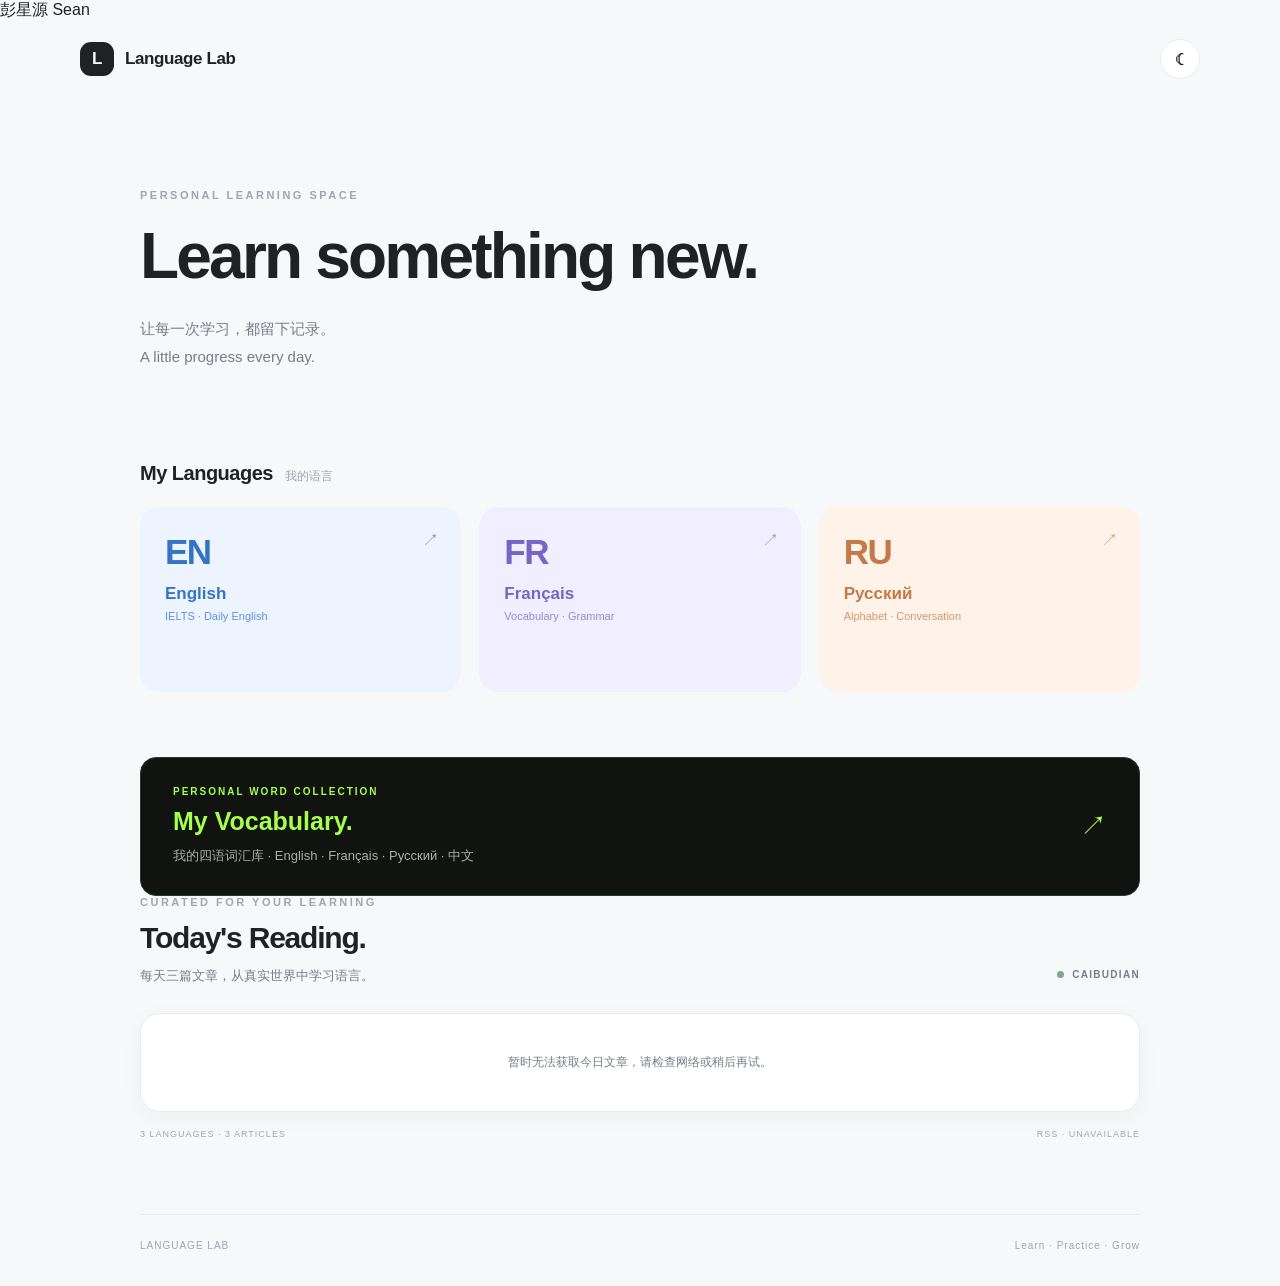
==== index.html @ dcfa4adb "Update index.html" ====
<!DOCTYPE html>
<!-- Language Lab 首页：多语言个人学习平台 -->

<html lang="zh-CN">
<head>
  <!-- 一、基础页面设置 -->
  <meta charset="UTF-8">
  <meta name="viewport" content="width=device-width, initial-scale=1.0">
  <meta name="theme-color" content="#ffffff">

  <title> Language Lab | Sean学外语</title>
  <!-- 浏览器标签页图标 -->
  <link rel="icon" type="image/png" href="icon.png">
  <meta name="description" content="A personal space for learning English, French and Russian.">

  <!-- 二、引入页面样式 -->
  <link rel="stylesheet" href="style.css">
</head>

<!-- 页面左下角个人署名 -->
<div class="personal-signature">
  彭星源 Sean
</div>


<body>

  <!-- 三、页面顶部导航 -->
  <header class="site-header">
    <a class="brand" href="./">
      <span class="brand-mark">L</span>
      <span>Language Lab</span>
    </a>

    <!-- 浅色 / 深色主题切换按钮 -->
    <button
      class="theme-toggle"
      id="themeToggle"
      type="button"
      aria-label="切换主题"
    >
      <span id="themeIcon">☾</span>
    </button>
  </header>

  <!-- 四、首页主要内容 -->
  <main class="main-content">

    <!-- 欢迎区域 -->
    <section class="hero">
      <p class="eyebrow">PERSONAL LEARNING SPACE</p>

      <h1>Learn something new.</h1>

      <p class="hero-description">
        让每一次学习，都留下记录。
        <br>
        A little progress every day.
      </p>
    </section>

    <!-- 五、三种语言入口 -->
    <section class="language-section">
      <div class="section-heading">
        <h2>My Languages</h2>
        <span>我的语言</span>
      </div>

      <div class="language-grid">

        <!-- 英语 -->
        <a href="#" class="language-card english">
          <span class="language-code">EN</span>
          <span class="language-name">English</span>
          <span class="language-description">IELTS · Daily English</span>
          <span class="card-arrow">↗</span>
        </a>

        <!-- 法语 -->
        <a href="#" class="language-card french">
          <span class="language-code">FR</span>
          <span class="language-name">Français</span>
          <span class="language-description">Vocabulary · Grammar</span>
          <span class="card-arrow">↗</span>
        </a>

        <!-- 俄语 -->
        <a href="#" class="language-card russian">
          <span class="language-code">RU</span>
          <span class="language-name">Русский</span>
          <span class="language-description">Alphabet · Conversation</span>
          <span class="card-arrow">↗</span>
        </a>

      </div>
    </section>

    <!-- 六、个人四语词汇库入口 -->
    <section class="vocabulary-entry-section">
      <a href="vocabulary.html" class="vocabulary-entry">
        <div>
          <p class="eyebrow">PERSONAL WORD COLLECTION</p>
          <h2>My Vocabulary.</h2>
          <p>我的四语词汇库 · English · Français · Русский · 中文</p>
        </div>

        <span class="vocabulary-entry-arrow">↗</span>
      </a>
    </section>

    <!-- 七、每日阅读推荐 -->
    <section class="daily-section">

      <!-- 推荐区域标题 -->
      <div class="daily-heading">
        <div>
          <p class="eyebrow">CURATED FOR YOUR LEARNING</p>
          <h2>Today's Reading.</h2>
          <p class="daily-subtitle">
            每天三篇文章，从真实世界中学习语言。
          </p>
        </div>

        <!-- 保留 CAIBUDIAN 品牌标识 -->
        <div class="daily-brand">
          <span class="daily-brand-dot"></span>
          <span>CAIBUDIAN</span>
        </div>
      </div>

      <!-- 新闻列表：由 JavaScript 从 Worker 动态加载 -->
      <div class="article-list" id="dailyArticles">

        <!-- 初始加载提示 -->
        <div class="daily-loading">
          正在获取今日文章……
        </div>

      </div>

      <!-- 推荐区域底部说明 -->
      <div class="daily-footer">
        <span>3 LANGUAGES · 3 ARTICLES</span>
        <span id="dailyUpdateTime">RSS · LIVE FEED</span>
      </div>

    </section>

  </main>

  <!-- 八、页面底部 -->
  <footer class="site-footer">
    <span>LANGUAGE LAB</span>
    <span>Learn · Practice · Grow</span>
  </footer>

  <!-- 九、引入交互逻辑 -->
  <script src="script.js"></script>

</body>
</html>
---- style.css ----
/* =========================================================
   Language Lab
   全局页面样式与主题配置
   ========================================================= */

/* 一、全局变量：浅色主题 */
:root {
  color-scheme: light;

  --bg-color: #f7f8fa;
  --surface-color: #ffffff;
  --surface-hover: #f2f3f5;

  --text-primary: #202124;
  --text-secondary: #777d87;
  --text-muted: #a0a5ae;

  --border-color: #e9ebef;
  --shadow-color: rgba(0, 0, 0, 0.04);

  --accent-color: #3978c6;

  --english-bg: #edf4ff;
  --english-color: #3474c5;

  --french-bg: #f1efff;
  --french-color: #7765c4;

  --russian-bg: #fff2e9;
  --russian-color: #c47a48;

  --radius-large: 20px;
  --radius-medium: 14px;

  --transition: 0.25s ease;
}

/* 二、深色主题变量 */
body.dark-theme {
  color-scheme: dark;

  --bg-color: #151619;
  --surface-color: #202226;
  --surface-hover: #292c31;

  --text-primary: #f0f1f3;
  --text-secondary: #a0a5ae;
  --text-muted: #737983;

  --border-color: #30343a;
  --shadow-color: rgba(0, 0, 0, 0.16);

  --accent-color: #83b5f4;

  --english-bg: #26364b;
  --english-color: #a5c9fa;

  --french-bg: #342e4b;
  --french-color: #c0b5fa;

  --russian-bg: #49362b;
  --russian-color: #f0b58b;
}

/* 三、基础样式 */
* {
  box-sizing: border-box;
}

html {
  scroll-behavior: smooth;
}

body {
  margin: 0;
  min-height: 100vh;

  background: var(--bg-color);
  color: var(--text-primary);

  font-family:
    -apple-system,
    BlinkMacSystemFont,
    "Segoe UI",
    "PingFang SC",
    "Microsoft YaHei",
    sans-serif;

  transition:
    background var(--transition),
    color var(--transition);
}

a {
  color: inherit;
  text-decoration: none;
}

button {
  font: inherit;
}

/* 四、顶部导航 */
.site-header {
  width: min(1120px, calc(100% - 48px));
  height: 76px;

  margin: 0 auto;

  display: flex;
  align-items: center;
  justify-content: space-between;
}

.brand {
  display: flex;
  align-items: center;
  gap: 11px;

  font-size: 17px;
  font-weight: 650;
  letter-spacing: -0.4px;
}

.brand-mark {
  width: 34px;
  height: 34px;

  display: grid;
  place-items: center;

  background: var(--text-primary);
  color: var(--bg-color);

  border-radius: 11px;

  font-size: 17px;
  font-weight: 750;
}

/* 主题切换按钮 */
.theme-toggle {
  width: 40px;
  height: 40px;

  display: grid;
  place-items: center;

  border: 1px solid var(--border-color);
  border-radius: 50%;

  background: var(--surface-color);
  color: var(--text-primary);

  cursor: pointer;

  font-size: 19px;

  transition:
    background var(--transition),
    transform var(--transition);
}

.theme-toggle:hover {
  background: var(--surface-hover);
  transform: rotate(12deg);
}

/* 五、首页主体 */
.main-content {
  width: min(1000px, calc(100% - 48px));
  margin: 0 auto;
}

/* 欢迎区域 */
.hero {
  padding: 92px 0 75px;
}

.eyebrow {
  margin: 0 0 20px;

  color: var(--text-muted);

  font-size: 11px;
  font-weight: 700;
  letter-spacing: 2.5px;
}

.hero h1 {
  margin: 0;

  font-size: clamp(38px, 6vw, 64px);
  line-height: 1.12;
  letter-spacing: -2.8px;
  font-weight: 700;
}

.hero-description {
  margin-top: 22px;

  color: var(--text-secondary);

  font-size: 15px;
  line-height: 1.9;
}

/* 六、通用区块标题 */
.language-section,
.overview-section,
.activity-section {
  margin-bottom: 65px;
}

.section-heading {
  display: flex;
  align-items: baseline;
  gap: 12px;

  margin-bottom: 22px;
}

.section-heading h2 {
  margin: 0;

  font-size: 20px;
  font-weight: 650;
  letter-spacing: -0.5px;
}

.section-heading span {
  color: var(--text-muted);
  font-size: 12px;
}

/* 七、三语言卡片 */
.language-grid {
  display: grid;
  grid-template-columns: repeat(3, 1fr);
  gap: 18px;
}

.language-card {
  position: relative;

  min-height: 185px;
  padding: 25px;

  display: flex;
  flex-direction: column;
  align-items: flex-start;

  border-radius: var(--radius-large);

  transition:
    transform var(--transition),
    box-shadow var(--transition);
}

.language-card:hover {
  transform: translateY(-5px);
  box-shadow: 0 12px 30px var(--shadow-color);
}

.english {
  background: var(--english-bg);
  color: var(--english-color);
}

.french {
  background: var(--french-bg);
  color: var(--french-color);
}

.russian {
  background: var(--russian-bg);
  color: var(--russian-color);
}

.language-code {
  font-size: 35px;
  font-weight: 750;
  letter-spacing: -1.5px;
}

.language-name {
  margin-top: 12px;

  font-size: 17px;
  font-weight: 650;
}

.language-description {
  margin-top: 6px;

  font-size: 11px;
  opacity: 0.75;
}

.card-arrow {
  position: absolute;
  right: 22px;
  top: 22px;

  font-size: 17px;
  opacity: 0.65;
}

/* 八、学习数据卡片 */
.overview-grid {
  display: grid;
  grid-template-columns: repeat(3, 1fr);
  gap: 15px;
}

.overview-card {
  min-height: 125px;
  padding: 23px;

  display: flex;
  flex-direction: column;
  justify-content: space-between;

  background: var(--surface-color);
  border: 1px solid var(--border-color);
  border-radius: var(--radius-medium);

  box-shadow: 0 4px 15px var(--shadow-color);
}

.overview-label {
  color: var(--text-secondary);
  font-size: 12px;
}

.overview-card strong {
  font-size: 30px;
  font-weight: 650;
  letter-spacing: -1px;
}

.overview-card small {
  color: var(--text-muted);
  font-size: 12px;
  font-weight: 400;
  letter-spacing: 0;
}

/* 九、最近学习记录 */
.empty-state {
  min-height: 170px;
  padding: 30px;

  display: flex;
  flex-direction: column;
  align-items: center;
  justify-content: center;

  background: var(--surface-color);
  border: 1px solid var(--border-color);
  border-radius: var(--radius-large);
}

.empty-icon {
  color: var(--text-muted);
  font-size: 25px;
}

.empty-state p {
  margin: 15px 0 5px;

  font-size: 14px;
  font-weight: 550;
}

.empty-state span:last-child {
  color: var(--text-muted);
  font-size: 12px;
}

/* 十、页面底部 */
.site-footer {
  width: min(1000px, calc(100% - 48px));

  margin: 0 auto;
  padding: 25px 0 35px;

  display: flex;
  justify-content: space-between;

  border-top: 1px solid var(--border-color);

  color: var(--text-muted);

  font-size: 10px;
  letter-spacing: 1px;
}

/* 十一、手机端适配 */
@media (max-width: 650px) {

  .site-header {
    width: calc(100% - 36px);
    height: 65px;
  }

  .main-content {
    width: calc(100% - 36px);
  }

  .hero {
    padding: 65px 0 55px;
  }

  .hero h1 {
    letter-spacing: -1.8px;
  }

  .language-grid {
    grid-template-columns: 1fr;
    gap: 12px;
  }

  .language-card {
    min-height: 145px;
  }

  .overview-grid {
    grid-template-columns: 1fr;
    gap: 10px;
  }

  .overview-card {
    min-height: 105px;
  }

  .language-section,
  .overview-section,
  .activity-section {
    margin-bottom: 48px;
  }

  .site-footer {
    width: calc(100% - 36px);
    gap: 15px;
    flex-wrap: wrap;
  }
}

/* =========================================================
   十二、CAIBUDIAN 每日文章推荐
   ========================================================= */

/* 推荐区域整体 */
.daily-section {
  margin-bottom: 75px;
}

/* 推荐区域标题 */
.daily-heading {
  display: flex;
  align-items: flex-end;
  justify-content: space-between;
  gap: 20px;

  margin-bottom: 28px;
}

.daily-heading .eyebrow {
  margin-bottom: 13px;
}

.daily-heading h2 {
  margin: 0;

  font-size: 30px;
  font-weight: 680;
  letter-spacing: -1.2px;
}

.daily-subtitle {
  margin: 12px 0 0;

  color: var(--text-secondary);
  font-size: 13px;
}

/* CAIBUDIAN 标识 */
.daily-brand {
  display: flex;
  align-items: center;
  gap: 8px;

  padding-bottom: 5px;

  color: var(--text-secondary);
  font-size: 10px;
  font-weight: 700;
  letter-spacing: 1.3px;
  white-space: nowrap;
}

.daily-brand-dot {
  width: 7px;
  height: 7px;

  border-radius: 50%;
  background: #7da98a;
}

/* 文章列表 */
.article-list {
  overflow: hidden;

  background: var(--surface-color);
  border: 1px solid var(--border-color);
  border-radius: var(--radius-large);

  box-shadow: 0 5px 22px var(--shadow-color);
}

/* 单篇文章 */
.article-item {
  position: relative;

  display: flex;
  align-items: flex-start;
  gap: 20px;

  padding: 26px;

  border-bottom: 1px solid var(--border-color);

  transition: background var(--transition);
}

.article-item:last-child {
  border-bottom: none;
}

.article-item:hover {
  background: var(--surface-hover);
}

/* 语言标识 */
.article-language {
  flex-shrink: 0;

  width: 43px;
  height: 43px;

  display: grid;
  place-items: center;

  border-radius: 12px;

  font-size: 15px;
  font-weight: 750;
}

.english-label {
  background: var(--english-bg);
  color: var(--english-color);
}

.french-label {
  background: var(--french-bg);
  color: var(--french-color);
}

.russian-label {
  background: var(--russian-bg);
  color: var(--russian-color);
}

/* 文章文字信息 */
.article-content {
  flex: 1;
  min-width: 0;
}

.article-meta {
  display: flex;
  flex-wrap: wrap;
  gap: 12px;

  color: var(--text-muted);

  font-size: 9px;
  font-weight: 700;
  letter-spacing: 1px;
}

.article-content h3 {
  margin: 12px 0 7px;

  color: var(--text-primary);

  font-size: 16px;
  font-weight: 620;
  letter-spacing: -0.3px;
}

.article-content > p {
  margin: 0;

  color: var(--text-secondary);

  font-size: 12px;
  line-height: 1.8;
}

/* 文章难度和来源 */
.article-footer {
  display: flex;
  flex-wrap: wrap;
  gap: 14px;

  margin-top: 16px;

  color: var(--text-muted);
  font-size: 10px;
}

.article-level {
  color: var(--accent-color);
  font-weight: 650;
}

.article-arrow {
  margin-left: auto;
  padding-top: 4px;

  color: var(--text-muted);
  font-size: 17px;
}

/* 推荐区域底部 */
.daily-footer {
  display: flex;
  justify-content: space-between;
  gap: 15px;

  margin-top: 17px;

  color: var(--text-muted);

  font-size: 9px;
  letter-spacing: 1px;
}

/* 手机端适配 */
@media (max-width: 650px) {

  .daily-heading {
    align-items: flex-start;
    flex-direction: column;
  }

  .daily-heading h2 {
    font-size: 27px;
  }

  .article-item {
    gap: 13px;
    padding: 21px 16px;
  }

  .article-language {
    width: 38px;
    height: 38px;
    font-size: 13px;
  }

  .article-content h3 {
    font-size: 14px;
  }

  .daily-footer {
    font-size: 8px;
  }
}

/* =========================================================
   十三、每日阅读动态加载状态
   ========================================================= */

/* 新闻加载提示 */
.daily-loading {
  padding: 38px 20px;

  color: var(--text-muted);
  text-align: center;

  font-size: 12px;
}

/* 新闻加载失败提示 */
.daily-error {
  padding: 38px 20px;

  color: var(--text-secondary);
  text-align: center;

  font-size: 12px;
  line-height: 1.8;
}

/* 文章卡片可点击 */
.article-item {
  cursor: pointer;
}

/* 键盘访问时显示清晰的焦点状态 */
.article-item:focus-visible {
  outline: 2px solid var(--accent-color);
  outline-offset: -3px;
}

/* 新闻标题允许自然换行 */
.article-content h3 {
  overflow-wrap: anywhere;
}

/* 手机端加载状态 */
@media (max-width: 650px) {
  .daily-loading,
  .daily-error {
    padding: 30px 16px;
  }
}

/* ==============================
   My Vocabulary：首页词汇本入口
   独立黑绿配色，不影响其他区域
   ============================== */

.vocabulary-entry {
  display: flex;
  align-items: center;
  justify-content: space-between;
  gap: 24px;
  padding: 28px 32px;
  margin-top: 24px;

  background: #101310;
  border: 1px solid #283b2a;
  border-radius: 16px;

  color: #f2f5f0;
  text-decoration: none;

  transition:
    transform 0.25s ease,
    border-color 0.25s ease,
    box-shadow 0.25s ease;
}

/* 鼠标悬停：荧光绿边框与轻微上浮 */
.vocabulary-entry:hover {
  transform: translateY(-3px);
  border-color: #a6ff4d;
  box-shadow: 0 8px 28px rgba(166, 255, 77, 0.10);
}

/* 英文小标题 */
.vocabulary-entry .eyebrow {
  margin: 0 0 10px;
  color: #a6ff4d;
  letter-spacing: 2px;
  font-size: 10px;
}

/* 词汇本标题 */
.vocabulary-entry h2 {
  margin: 0 0 9px;
  color: #a6ff4d;
  font-size: 25px;
  font-weight: 600;
}

/* 中文与语言说明 */
.vocabulary-entry p:last-child {
  margin: 0;
  color: #a8b2a5;
  font-size: 13px;
  line-height: 1.7;
}

/* 右侧箭头 */
.vocabulary-entry-arrow {
  flex-shrink: 0;
  color: #a6ff4d;
  font-size: 27px;
  transition: transform 0.25s ease;
}

.vocabulary-entry:hover .vocabulary-entry-arrow {
  transform: translate(4px, -4px);
}

/* 手机端适配 */
@media (max-width: 600px) {
  .vocabulary-entry {
    padding: 23px 20px;
  }

  .vocabulary-entry h2 {
    font-size: 22px;
  }
}
/* =========================================================
   十四、Today's Reading · 新闻媒体标识
   BBC / RFI 简洁文字徽标
   ========================================================= */

/* 媒体来源徽标 */
.article-source {
  display: inline-flex;
  align-items: center;
  justify-content: center;

  min-width: 34px;
  padding: 3px 7px;

  border: 1px solid var(--border-color);
  border-radius: 5px;

  background: var(--surface-hover);
  color: var(--text-secondary);

  font-size: 9px;
  font-weight: 750;
  letter-spacing: 0.8px;
  line-height: 1.3;

  white-space: nowrap;

  transition:
    background var(--transition),
    border-color var(--transition),
    color var(--transition);
}

/* 鼠标悬停时轻微强调 */
.article-item:hover .article-source {
  border-color: var(--accent-color);
  color: var(--text-primary);
}
/* =========================================================
   十五、Today's Reading · 外链指示图标
   ========================================================= */

/* 新闻卡片右侧外链图标 */
.article-arrow {
  flex-shrink: 0;

  width: 32px;
  height: 32px;

  display: grid;
  place-items: center;

  margin-left: auto;
  padding: 0;

  border: 1px solid var(--border-color);
  border-radius: 50%;

  background: var(--surface-hover);
  color: var(--text-secondary);

  font-size: 15px;

  transition:
    transform var(--transition),
    background var(--transition),
    color var(--transition),
    border-color var(--transition);
}

/* 鼠标悬停时轻微移动 */
.article-item:hover .article-arrow {
  transform: translate(2px, -2px);

  border-color: var(--accent-color);
  background: var(--surface-color);
  color: var(--text-primary);
}

/* =========================================================
   十六、Today's Reading · 新闻配图
   统一图片尺寸，适配浅色与深色主题
   ========================================================= */

/* 新闻卡片左侧缩略图 */
.article-image {
  flex-shrink: 0;

  width: 128px;
  height: 88px;

  display: block;

  object-fit: cover;
  object-position: center;

  border-radius: 10px;

  background: var(--surface-hover);

  transition:
    transform var(--transition),
    opacity var(--transition);
}

/* 鼠标悬停时轻微放大 */
.article-item:hover .article-image {
  transform: scale(1.02);
}

/* 手机端缩小图片，给标题留出空间 */
@media (max-width: 650px) {

  .article-image {
    width: 82px;
    height: 72px;

    border-radius: 8px;
  }

}

/* =========================================================
   十七、Today's Reading · 语言卡片主题
   整张卡片按语言区分颜色，适配浅色与深色主题
   ========================================================= */

/* ---------- 01. 浅色主题 ---------- */

.article-en {
  background: #edf4fc;
  border-color: #dce9f8;
}

.article-fr {
  background: #f3effb;
  border-color: #e6dcf7;
}

.article-ru {
  background: #fbf2e8;
  border-color: #f3e2ce;
}

/* ---------- 02. 深色主题 ---------- */

body.dark-theme .article-en {
  background: #202e40;
  border-color: #30445e;
}

body.dark-theme .article-fr {
  background: #30283e;
  border-color: #46385e;
}

body.dark-theme .article-ru {
  background: #3a2d22;
  border-color: #57402e;
}

/* ---------- 03. 鼠标悬停效果 ---------- */

.article-en:hover {
  background: #e3eefb;
}

.article-fr:hover {
  background: #ece5f8;
}

.article-ru:hover {
  background: #f7e9d9;
}

body.dark-theme .article-en:hover {
  background: #263950;
}

body.dark-theme .article-fr:hover {
  background: #392f4b;
}

body.dark-theme .article-ru:hover {
  background: #453526;
}
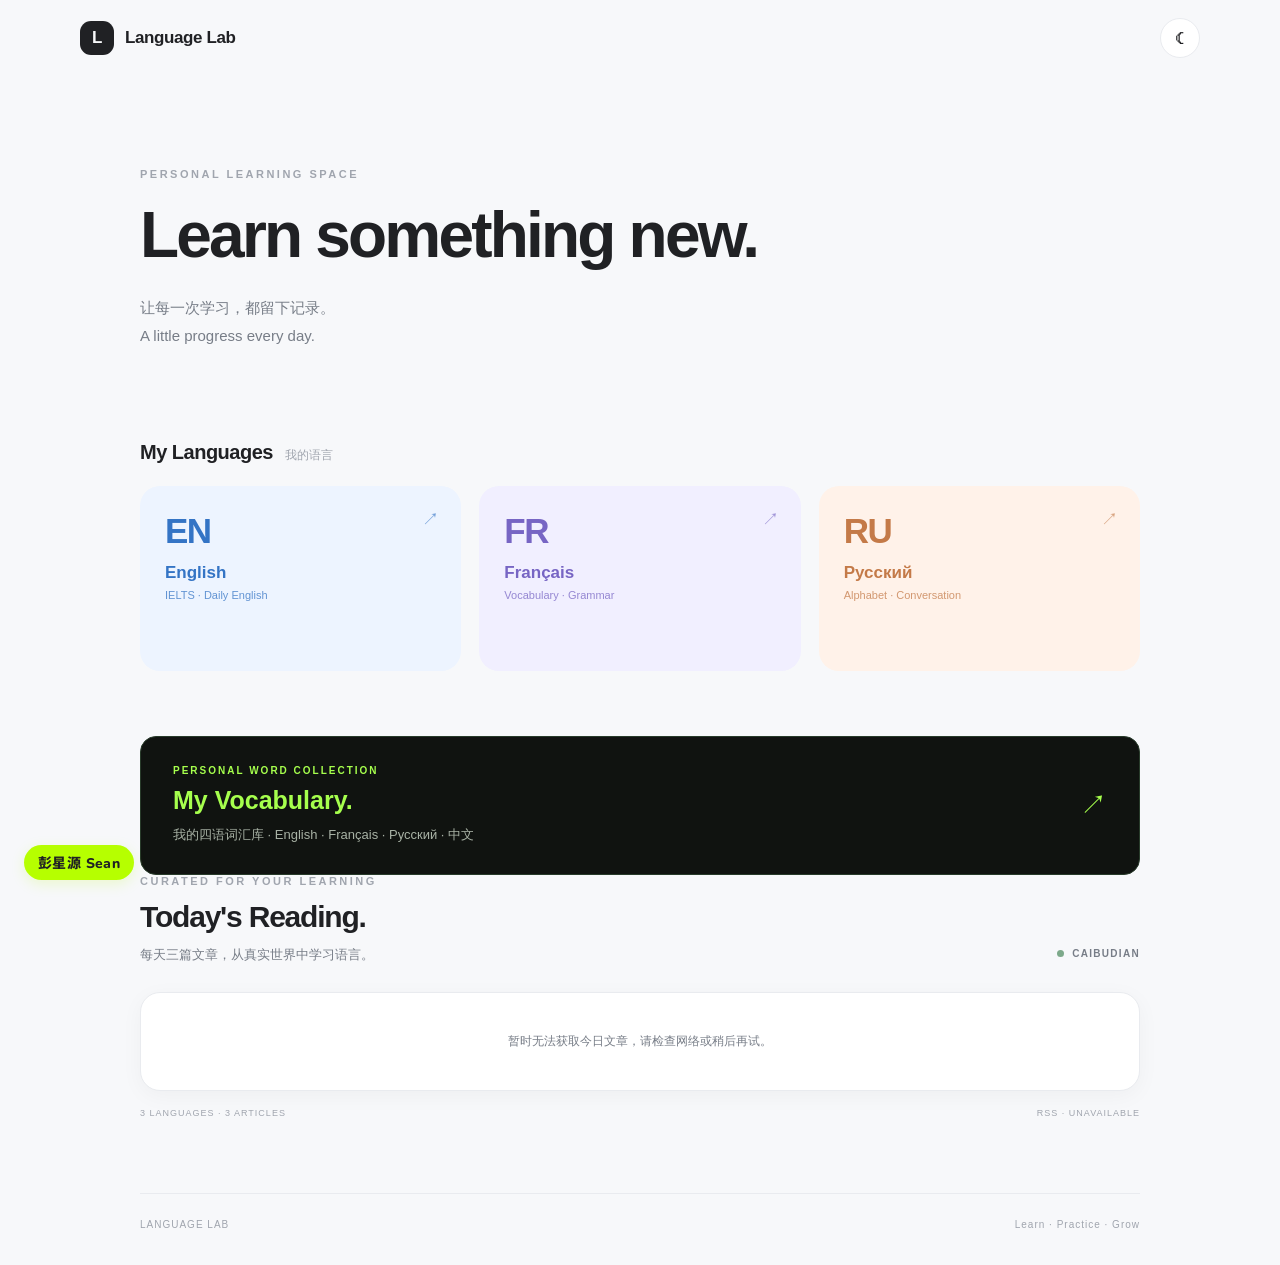
==== commit b33b8940: "update" ====
--- a/index.html
+++ b/index.html
@@ -16,12 +16,15 @@
 
   <!-- 二、引入页面样式 -->
   <link rel="stylesheet" href="style.css">
+
+<!-- 圆润字体：Noto Sans SC + Nunito -->
+<link rel="preconnect" href="https://fonts.googleapis.com">
+<link rel="preconnect" href="https://fonts.gstatic.com" crossorigin>
+<link href="https://fonts.googleapis.com/css2?family=Nunito:wght@600;700;800&family=Noto+Sans+SC:wght@500;600;700;800&display=swap" rel="stylesheet">
+
 </head>
 
-<!-- 页面左下角个人署名 -->
-<div class="personal-signature">
-  彭星源 Sean
-</div>
+
 
 
 <body>
@@ -158,5 +161,17 @@
   <!-- 九、引入交互逻辑 -->
   <script src="script.js"></script>
 
+  <!-- 页面左下角个人署名，点击跳转个人博客 -->
+  <a
+    class="personal-signature"
+    href="https://pengxingyuan.top"
+    target="_blank"
+    rel="noopener noreferrer"
+    aria-label="访问彭星源的个人博客"
+  >
+    彭星源 Sean
+  </a>
+
+
 </body>
 </html>
--- a/style.css
+++ b/style.css
@@ -996,3 +996,53 @@
 body.dark-theme .article-ru:hover {
   background: #453526;
 }
+
+/* =========================================================
+   十八、个人署名 · Sean
+   圆润字体与黑色 × 荧光绿配色
+   ========================================================= */
+
+.personal-signature {
+  position: fixed;
+  left: 24px;
+  bottom: 20px;
+  z-index: 100;
+
+  display: inline-flex;
+  align-items: center;
+  gap: 7px;
+
+  font-family: "Nunito", "Noto Sans SC", sans-serif;
+  font-size: 14px;
+  font-weight: 800;
+  letter-spacing: 0.4px;
+
+  color: #202124;
+
+  background: #b6ff00;
+  padding: 7px 14px;
+  border-radius: 999px;
+
+  box-shadow: 0 4px 14px rgba(182, 255, 0, 0.18);
+
+  transition:
+    transform 0.25s ease,
+    box-shadow 0.25s ease;
+}
+
+/* 鼠标悬停时轻微上浮 */
+.personal-signature:hover {
+  transform: translateY(-3px);
+  box-shadow: 0 7px 20px rgba(182, 255, 0, 0.28);
+}
+
+/* 手机端适当缩小 */
+@media (max-width: 650px) {
+  .personal-signature {
+    left: 14px;
+    bottom: 14px;
+    font-size: 12px;
+    padding: 6px 11px;
+    text-decoration: none;
+  }
+}
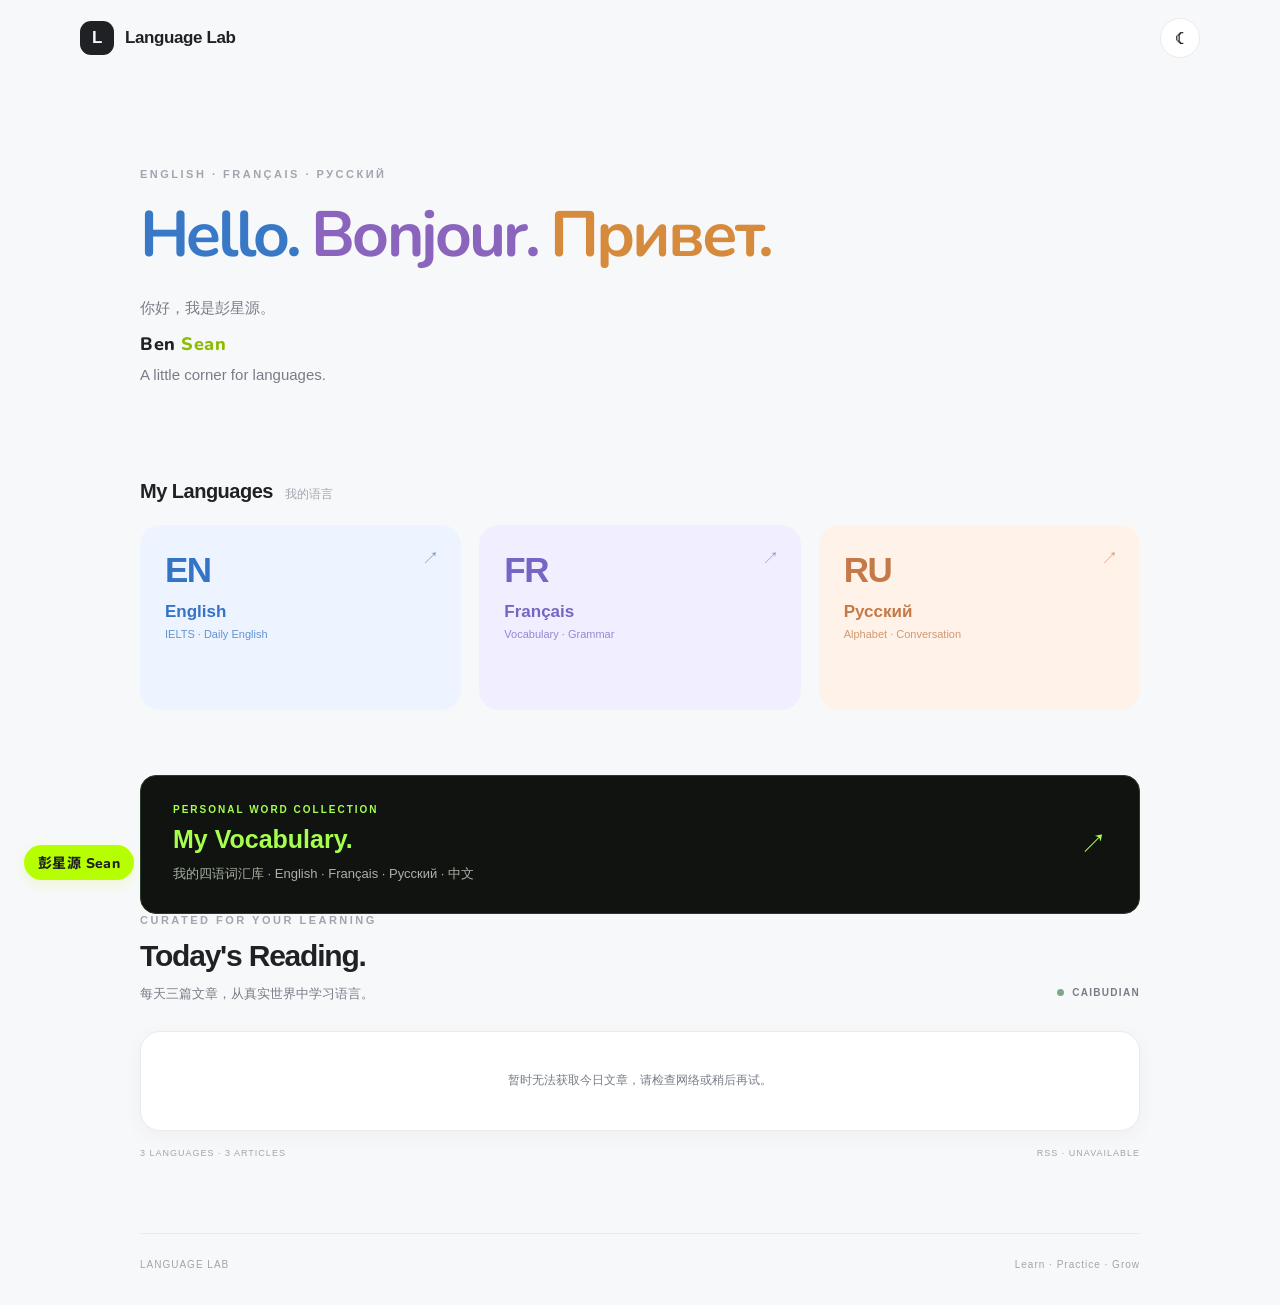
==== commit b5570582: "yeah" ====
--- a/index.html
+++ b/index.html
@@ -50,18 +50,26 @@
   <!-- 四、首页主要内容 -->
   <main class="main-content">
 
-    <!-- 欢迎区域 -->
-    <section class="hero">
-      <p class="eyebrow">PERSONAL LEARNING SPACE</p>
+   
+  <!-- 欢迎区域 -->
+  <section class="hero">
+    <p class="eyebrow">ENGLISH · FRANÇAIS · РУССКИЙ</p>
 
-      <h1>Learn something new.</h1>
+    <h1 class="hero-title">
+      <span class="hello-en">Hello.</span>
+      <span class="hello-fr">Bonjour.</span>
+      <span class="hello-ru">Привет.</span>
+    </h1>
 
-      <p class="hero-description">
-        让每一次学习，都留下记录。
-        <br>
-        A little progress every day.
-      </p>
-    </section>
+    <p class="hero-description">
+      你好，我是彭星源。
+      <br>
+      <span class="hero-name">Ben <span>Sean</span></span>
+      <br>
+      A little corner for languages.
+    </p>
+  </section>
+
 
     <!-- 五、三种语言入口 -->
     <section class="language-section">
--- a/style.css
+++ b/style.css
@@ -1046,3 +1046,91 @@
     text-decoration: none;
   }
 }
+
+/* =========================================================
+   十九、Hero · 三语欢迎标题
+   英语蓝、法语紫、俄语橙，个人署名黑绿
+   ========================================================= */
+
+/* ---------- 01. 三语主标题 ---------- */
+
+.hero-title {
+  display: flex;
+  flex-wrap: wrap;
+  align-items: baseline;
+  gap: 0 12px;
+
+  font-family: "Nunito", "Noto Sans SC", sans-serif;
+  font-size: clamp(34px, 5vw, 56px);
+  font-weight: 800;
+  letter-spacing: -1.5px;
+  line-height: 1.3;
+}
+
+.hello-en {
+  color: #3978c6;
+}
+
+.hello-fr {
+  color: #8b65bd;
+}
+
+.hello-ru {
+  color: #d58a3c;
+}
+
+/* ---------- 02. 个人介绍 ---------- */
+
+.hero-description {
+  line-height: 1.9;
+}
+
+.hero-name {
+  display: inline-block;
+  margin-top: 5px;
+
+  font-family: "Nunito", "Noto Sans SC", sans-serif;
+  font-size: 18px;
+  font-weight: 800;
+  letter-spacing: 0.5px;
+
+  color: var(--text-primary);
+}
+
+.hero-name span {
+  color: #8dbb00;
+  font-weight: 800;
+}
+
+/* ---------- 03. 深色主题 ---------- */
+
+body.dark-theme .hello-en {
+  color: #76aaf0;
+}
+
+body.dark-theme .hello-fr {
+  color: #b99be8;
+}
+
+body.dark-theme .hello-ru {
+  color: #e9ad70;
+}
+
+body.dark-theme .hero-name span {
+  color: #b6ff00;
+}
+
+/* ---------- 04. 手机端 ---------- */
+
+@media (max-width: 650px) {
+  .hero-title {
+    gap: 4px 9px;
+    font-size: clamp(29px, 8vw, 40px);
+    letter-spacing: -1px;
+  }
+
+  .hero-name {
+    font-size: 16px;
+  }
+}
+
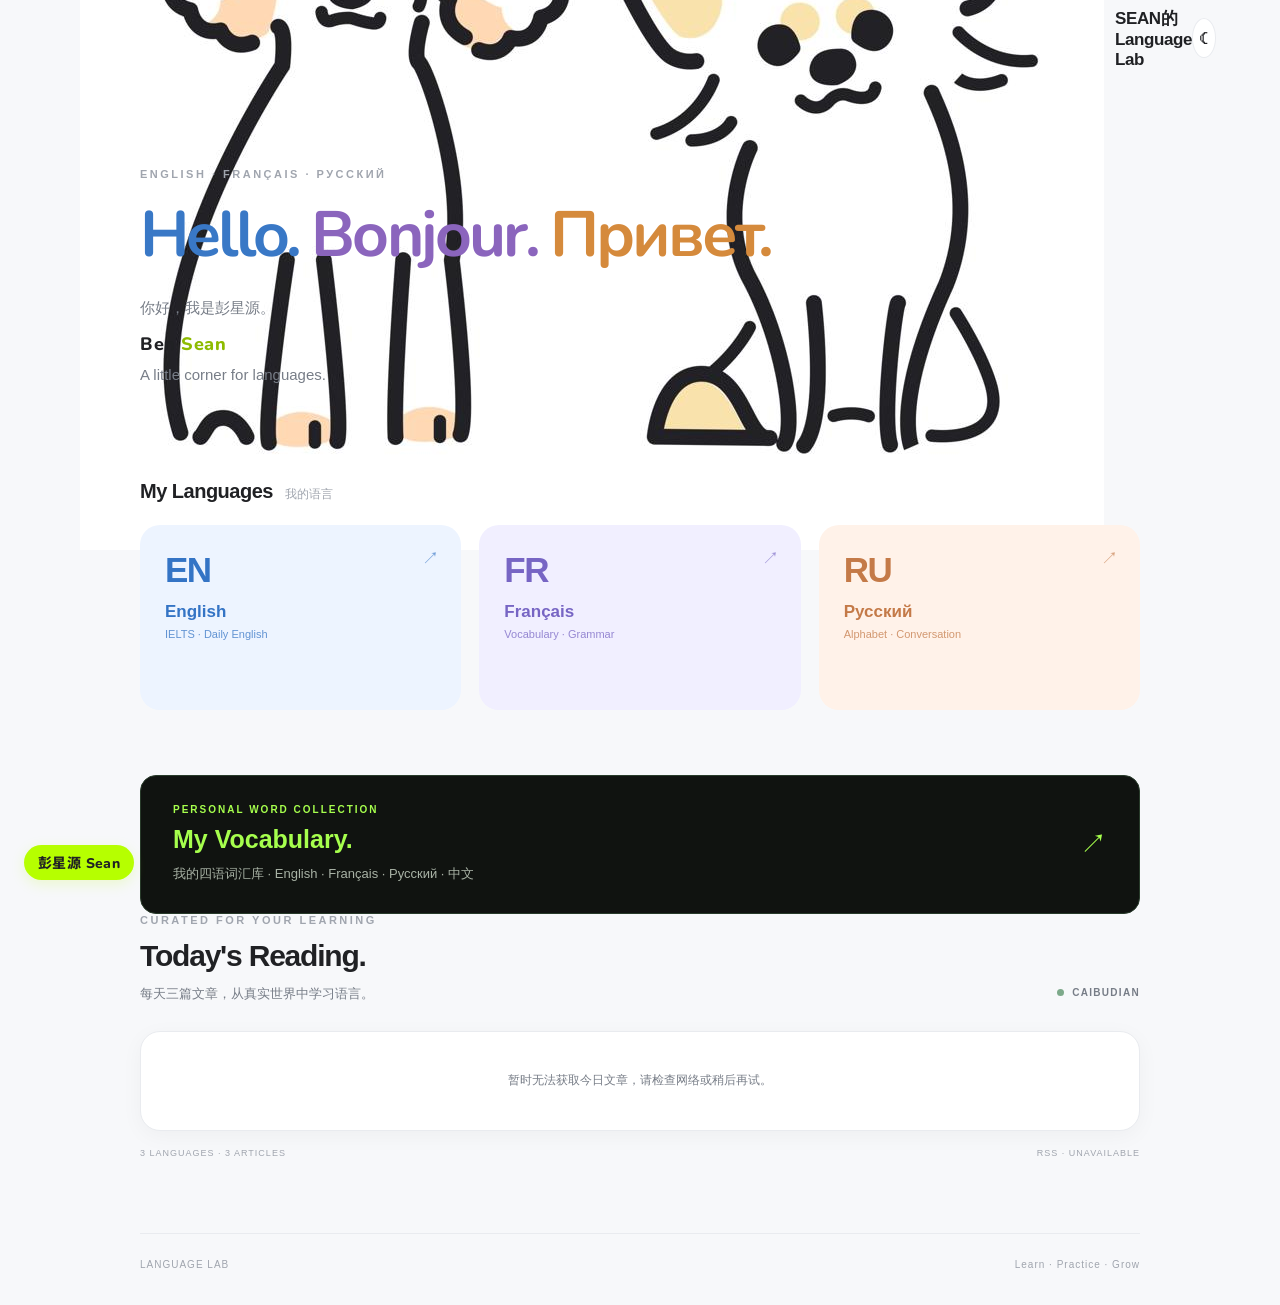
==== commit f0d8c84d: "Update index.html" ====
--- a/index.html
+++ b/index.html
@@ -31,10 +31,11 @@
 
   <!-- 三、页面顶部导航 -->
   <header class="site-header">
-    <a class="brand" href="./">
-      <span class="brand-mark">L</span>
-      <span>Language Lab</span>
-    </a>
+   <!-- 网站品牌标识 -->
+  <a class="brand" href="./">
+    <img class="brand-icon" src="icon.png" alt="Language Lab">
+    <span>SEAN的Language Lab</span>
+  </a>
 
     <!-- 浅色 / 深色主题切换按钮 -->
     <button
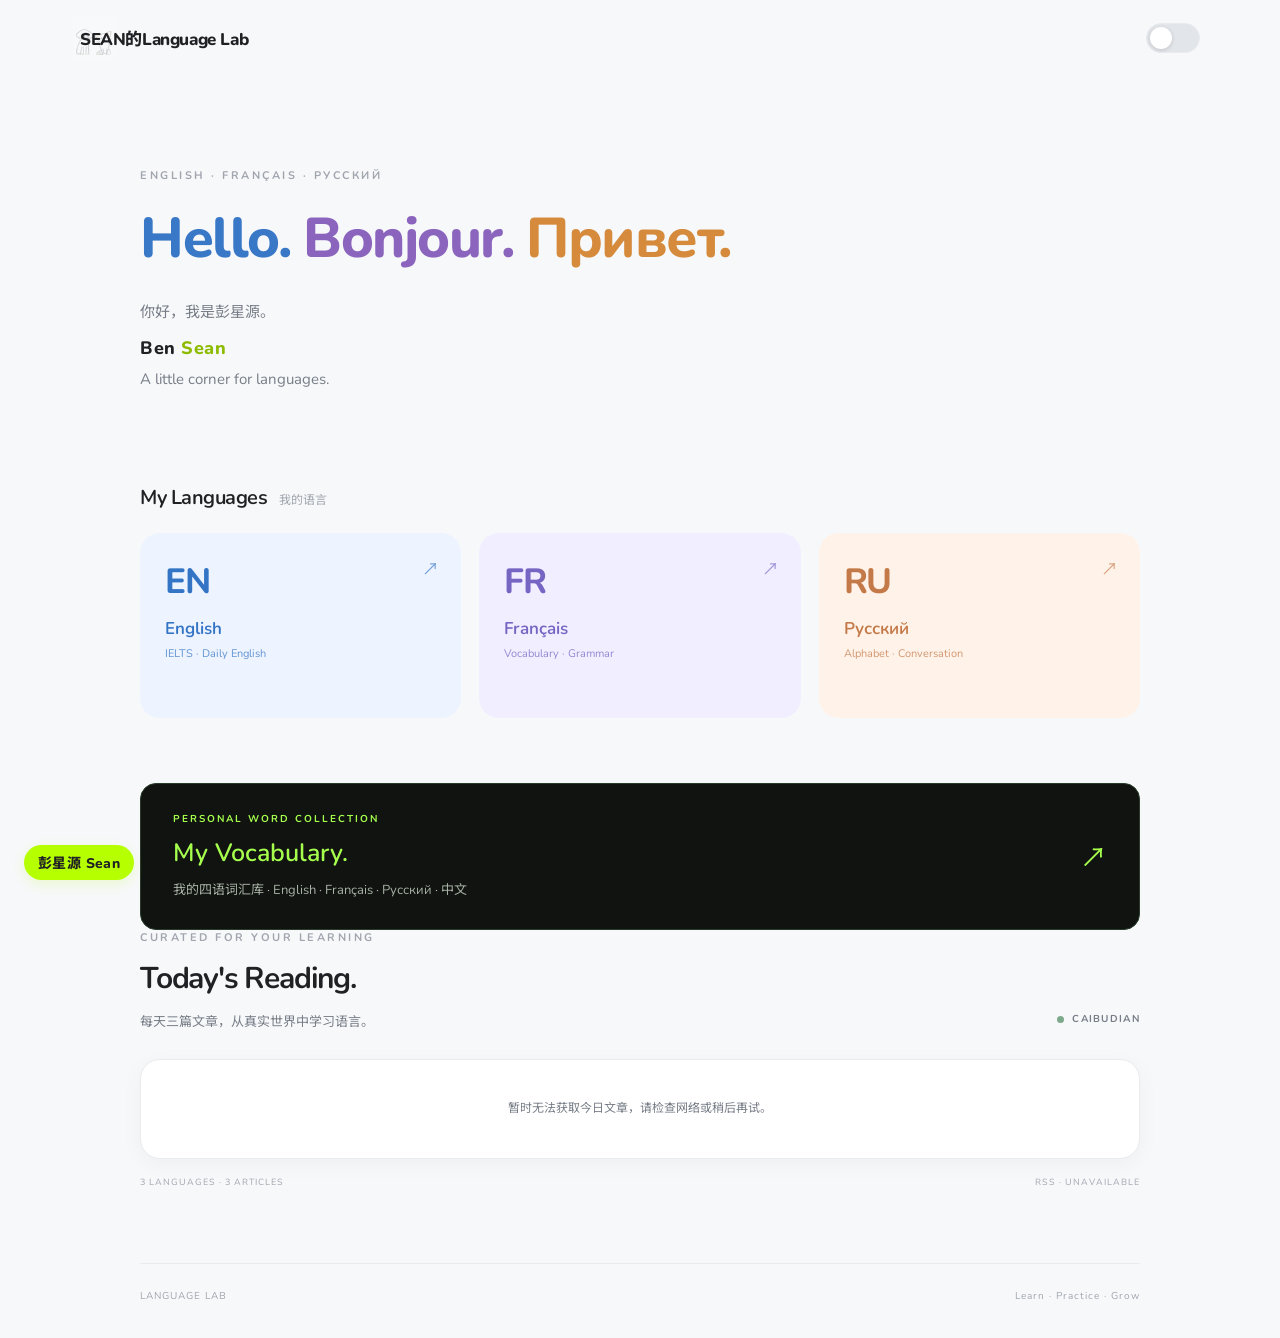
==== commit c5f22778: "yas" ====
--- a/index.html
+++ b/index.html
@@ -31,9 +31,8 @@
 
   <!-- 三、页面顶部导航 -->
   <header class="site-header">
-   <!-- 网站品牌标识 -->
+    <!-- 网站品牌标识 -->
   <a class="brand" href="./">
-    <img class="brand-icon" src="icon.png" alt="Language Lab">
     <span>SEAN的Language Lab</span>
   </a>
 
--- a/style.css
+++ b/style.css
@@ -4,7 +4,10 @@
    全局页面样式与主题配置
    ========================================================= */
 
-/* 一、全局变量：浅色主题 */
+/* =========================================================
+   一、全局变量：浅色主题
+   ========================================================= */
+
 :root {
   color-scheme: light;
 
@@ -36,7 +39,10 @@
   --transition: 0.25s ease;
 }
 
-/* 二、深色主题变量 */
+/* =========================================================
+   二、深色主题变量
+   ========================================================= */
+
 body.dark-theme {
   color-scheme: dark;
 
@@ -63,7 +69,10 @@
   --russian-color: #f0b58b;
 }
 
-/* 三、基础样式 */
+/* =========================================================
+   三、基础样式
+   ========================================================= */
+
 * {
   box-sizing: border-box;
 }
@@ -80,6 +89,8 @@
   color: var(--text-primary);
 
   font-family:
+    "Nunito",
+    "Noto Sans SC",
     -apple-system,
     BlinkMacSystemFont,
     "Segoe UI",
@@ -101,7 +112,10 @@
   font: inherit;
 }
 
-/* 四、顶部导航 */
+/* =========================================================
+   四、顶部导航与品牌标识
+   ========================================================= */
+
 .site-header {
   width: min(1120px, calc(100% - 48px));
   height: 76px;
@@ -113,67 +127,144 @@
   justify-content: space-between;
 }
 
+/* Language Lab 品牌名称 */
 .brand {
-  display: flex;
+  position: relative;
+
+  display: inline-flex;
   align-items: center;
-  gap: 11px;
-
+
+  font-family: "Nunito", "Noto Sans SC", sans-serif;
   font-size: 17px;
-  font-weight: 650;
+  font-weight: 800;
   letter-spacing: -0.4px;
-}
-
-.brand-mark {
-  width: 34px;
-  height: 34px;
-
-  display: grid;
-  place-items: center;
-
-  background: var(--text-primary);
-  color: var(--bg-color);
-
-  border-radius: 11px;
-
-  font-size: 17px;
-  font-weight: 750;
-}
-
-/* 主题切换按钮 */
+
+  text-decoration: none;
+}
+
+/* 使用 icon.png 作为品牌背景水印 */
+.brand::before {
+  content: "";
+
+  position: absolute;
+  left: -7px;
+  top: 50%;
+
+  width: 42px;
+  height: 42px;
+
+  transform: translateY(-50%);
+
+  background-image: url("icon.png");
+  background-repeat: no-repeat;
+  background-position: center;
+  background-size: contain;
+
+  opacity: 0.22;
+
+  pointer-events: none;
+}
+
+/* 确保品牌文字显示在图标上方 */
+.brand span {
+  position: relative;
+  z-index: 1;
+}
+
+/* =========================================================
+   五、主题切换：滑动开关
+   左侧浅色，右侧深色
+   ========================================================= */
+
+/* 开关轨道 */
 .theme-toggle {
-  width: 40px;
-  height: 40px;
-
-  display: grid;
-  place-items: center;
+  position: relative;
+
+  width: 54px;
+  height: 30px;
+  padding: 0;
+
+  display: inline-flex;
+  align-items: center;
+
+  flex-shrink: 0;
 
   border: 1px solid var(--border-color);
+  border-radius: 999px;
+
+  background: #e2e5e9;
+
+  cursor: pointer;
+
+  transition:
+    background 0.3s ease,
+    border-color 0.3s ease,
+    box-shadow 0.3s ease;
+}
+
+/* 圆形滑块 */
+.theme-toggle #themeIcon {
+  position: absolute;
+  left: 3px;
+  top: 3px;
+
+  width: 22px;
+  height: 22px;
+
+  display: flex;
+  align-items: center;
+  justify-content: center;
+
   border-radius: 50%;
-
-  background: var(--surface-color);
-  color: var(--text-primary);
-
-  cursor: pointer;
-
-  font-size: 19px;
+  background: #ffffff;
+
+  /* 隐藏原来的月亮或太阳字符 */
+  font-size: 0;
+  color: transparent;
+
+  box-shadow: 0 1px 4px rgba(0, 0, 0, 0.15);
 
   transition:
-    background var(--transition),
-    transform var(--transition);
-}
-
+    transform 0.3s cubic-bezier(0.2, 0.8, 0.2, 1),
+    background 0.3s ease;
+}
+
+/* 深色模式：荧光绿轨道 */
+body.dark-theme .theme-toggle {
+  background: #b6ff00;
+  border-color: #b6ff00;
+}
+
+/* 深色模式：滑块移动到右侧 */
+body.dark-theme .theme-toggle #themeIcon {
+  transform: translateX(24px);
+  background: #202124;
+}
+
+/* 鼠标悬停 */
 .theme-toggle:hover {
-  background: var(--surface-hover);
-  transform: rotate(12deg);
-}
-
-/* 五、首页主体 */
+  box-shadow: 0 0 0 4px rgba(182, 255, 0, 0.15);
+}
+
+/* 键盘焦点 */
+.theme-toggle:focus-visible {
+  outline: 2px solid #b6ff00;
+  outline-offset: 4px;
+}
+
+/* =========================================================
+   六、首页主体
+   ========================================================= */
+
 .main-content {
   width: min(1000px, calc(100% - 48px));
   margin: 0 auto;
 }
 
-/* 欢迎区域 */
+/* =========================================================
+   七、欢迎区域 Hero
+   ========================================================= */
+
 .hero {
   padding: 92px 0 75px;
 }
@@ -188,6 +279,7 @@
   letter-spacing: 2.5px;
 }
 
+/* Hero 普通标题基础样式 */
 .hero h1 {
   margin: 0;
 
@@ -206,7 +298,76 @@
   line-height: 1.9;
 }
 
-/* 六、通用区块标题 */
+/* ---------- 三语彩色欢迎标题 ---------- */
+
+.hero .hero-title {
+  display: flex;
+  flex-wrap: wrap;
+  align-items: baseline;
+  gap: 0 12px;
+
+  font-family: "Nunito", "Noto Sans SC", sans-serif;
+  font-size: clamp(34px, 5vw, 56px);
+  font-weight: 800;
+  letter-spacing: -1.5px;
+  line-height: 1.3;
+}
+
+/* 英语：蓝色 */
+.hello-en {
+  color: #3978c6;
+}
+
+/* 法语：紫色 */
+.hello-fr {
+  color: #8b65bd;
+}
+
+/* 俄语：橙色 */
+.hello-ru {
+  color: #d58a3c;
+}
+
+/* 个人英文署名 */
+.hero-name {
+  display: inline-block;
+  margin-top: 5px;
+
+  font-family: "Nunito", "Noto Sans SC", sans-serif;
+  font-size: 18px;
+  font-weight: 800;
+  letter-spacing: 0.5px;
+
+  color: var(--text-primary);
+}
+
+/* Sean 使用荧光绿 */
+.hero-name span {
+  color: #8dbb00;
+  font-weight: 800;
+}
+
+/* 深色主题下的欢迎标题 */
+body.dark-theme .hello-en {
+  color: #76aaf0;
+}
+
+body.dark-theme .hello-fr {
+  color: #b99be8;
+}
+
+body.dark-theme .hello-ru {
+  color: #e9ad70;
+}
+
+body.dark-theme .hero-name span {
+  color: #b6ff00;
+}
+
+/* =========================================================
+   八、通用区块标题
+   ========================================================= */
+
 .language-section,
 .overview-section,
 .activity-section {
@@ -234,7 +395,10 @@
   font-size: 12px;
 }
 
-/* 七、三语言卡片 */
+/* =========================================================
+   九、三语言卡片
+   ========================================================= */
+
 .language-grid {
   display: grid;
   grid-template-columns: repeat(3, 1fr);
@@ -263,16 +427,19 @@
   box-shadow: 0 12px 30px var(--shadow-color);
 }
 
+/* 英语 */
 .english {
   background: var(--english-bg);
   color: var(--english-color);
 }
 
+/* 法语 */
 .french {
   background: var(--french-bg);
   color: var(--french-color);
 }
 
+/* 俄语 */
 .russian {
   background: var(--russian-bg);
   color: var(--russian-color);
@@ -307,7 +474,10 @@
   opacity: 0.65;
 }
 
-/* 八、学习数据卡片 */
+/* =========================================================
+   十、学习数据卡片
+   ========================================================= */
+
 .overview-grid {
   display: grid;
   grid-template-columns: repeat(3, 1fr);
@@ -347,7 +517,10 @@
   letter-spacing: 0;
 }
 
-/* 九、最近学习记录 */
+/* =========================================================
+   十一、最近学习记录
+   ========================================================= */
+
 .empty-state {
   min-height: 170px;
   padding: 30px;
@@ -379,77 +552,8 @@
   font-size: 12px;
 }
 
-/* 十、页面底部 */
-.site-footer {
-  width: min(1000px, calc(100% - 48px));
-
-  margin: 0 auto;
-  padding: 25px 0 35px;
-
-  display: flex;
-  justify-content: space-between;
-
-  border-top: 1px solid var(--border-color);
-
-  color: var(--text-muted);
-
-  font-size: 10px;
-  letter-spacing: 1px;
-}
-
-/* 十一、手机端适配 */
-@media (max-width: 650px) {
-
-  .site-header {
-    width: calc(100% - 36px);
-    height: 65px;
-  }
-
-  .main-content {
-    width: calc(100% - 36px);
-  }
-
-  .hero {
-    padding: 65px 0 55px;
-  }
-
-  .hero h1 {
-    letter-spacing: -1.8px;
-  }
-
-  .language-grid {
-    grid-template-columns: 1fr;
-    gap: 12px;
-  }
-
-  .language-card {
-    min-height: 145px;
-  }
-
-  .overview-grid {
-    grid-template-columns: 1fr;
-    gap: 10px;
-  }
-
-  .overview-card {
-    min-height: 105px;
-  }
-
-  .language-section,
-  .overview-section,
-  .activity-section {
-    margin-bottom: 48px;
-  }
-
-  .site-footer {
-    width: calc(100% - 36px);
-    gap: 15px;
-    flex-wrap: wrap;
-  }
-}
-
-/* =========================================================
-   十二、CAIBUDIAN 每日文章推荐
+/* =========================================================
+   十二、Today's Reading · 每日文章推荐
    ========================================================= */
 
 /* 推荐区域整体 */
@@ -509,7 +613,7 @@
   background: #7da98a;
 }
 
-/* 文章列表 */
+/* 新闻列表外框 */
 .article-list {
   overflow: hidden;
 
@@ -520,7 +624,7 @@
   box-shadow: 0 5px 22px var(--shadow-color);
 }
 
-/* 单篇文章 */
+/* 新闻卡片 */
 .article-item {
   position: relative;
 
@@ -532,49 +636,24 @@
 
   border-bottom: 1px solid var(--border-color);
 
-  transition: background var(--transition);
+  cursor: pointer;
+
+  transition:
+    background var(--transition),
+    border-color var(--transition);
 }
 
 .article-item:last-child {
   border-bottom: none;
 }
 
-.article-item:hover {
-  background: var(--surface-hover);
-}
-
-/* 语言标识 */
-.article-language {
-  flex-shrink: 0;
-
-  width: 43px;
-  height: 43px;
-
-  display: grid;
-  place-items: center;
-
-  border-radius: 12px;
-
-  font-size: 15px;
-  font-weight: 750;
-}
-
-.english-label {
-  background: var(--english-bg);
-  color: var(--english-color);
-}
-
-.french-label {
-  background: var(--french-bg);
-  color: var(--french-color);
-}
-
-.russian-label {
-  background: var(--russian-bg);
-  color: var(--russian-color);
-}
-
-/* 文章文字信息 */
+/* 键盘访问焦点 */
+.article-item:focus-visible {
+  outline: 2px solid var(--accent-color);
+  outline-offset: -3px;
+}
+
+/* 新闻标题 */
 .article-content {
   flex: 1;
   min-width: 0;
@@ -600,6 +679,8 @@
   font-size: 16px;
   font-weight: 620;
   letter-spacing: -0.3px;
+
+  overflow-wrap: anywhere;
 }
 
 .article-content > p {
@@ -611,10 +692,11 @@
   line-height: 1.8;
 }
 
-/* 文章难度和来源 */
+/* 新闻底部信息 */
 .article-footer {
   display: flex;
   flex-wrap: wrap;
+  align-items: center;
   gap: 14px;
 
   margin-top: 16px;
@@ -627,193 +709,6 @@
   color: var(--accent-color);
   font-weight: 650;
 }
-
-.article-arrow {
-  margin-left: auto;
-  padding-top: 4px;
-
-  color: var(--text-muted);
-  font-size: 17px;
-}
-
-/* 推荐区域底部 */
-.daily-footer {
-  display: flex;
-  justify-content: space-between;
-  gap: 15px;
-
-  margin-top: 17px;
-
-  color: var(--text-muted);
-
-  font-size: 9px;
-  letter-spacing: 1px;
-}
-
-/* 手机端适配 */
-@media (max-width: 650px) {
-
-  .daily-heading {
-    align-items: flex-start;
-    flex-direction: column;
-  }
-
-  .daily-heading h2 {
-    font-size: 27px;
-  }
-
-  .article-item {
-    gap: 13px;
-    padding: 21px 16px;
-  }
-
-  .article-language {
-    width: 38px;
-    height: 38px;
-    font-size: 13px;
-  }
-
-  .article-content h3 {
-    font-size: 14px;
-  }
-
-  .daily-footer {
-    font-size: 8px;
-  }
-}
-
-/* =========================================================
-   十三、每日阅读动态加载状态
-   ========================================================= */
-
-/* 新闻加载提示 */
-.daily-loading {
-  padding: 38px 20px;
-
-  color: var(--text-muted);
-  text-align: center;
-
-  font-size: 12px;
-}
-
-/* 新闻加载失败提示 */
-.daily-error {
-  padding: 38px 20px;
-
-  color: var(--text-secondary);
-  text-align: center;
-
-  font-size: 12px;
-  line-height: 1.8;
-}
-
-/* 文章卡片可点击 */
-.article-item {
-  cursor: pointer;
-}
-
-/* 键盘访问时显示清晰的焦点状态 */
-.article-item:focus-visible {
-  outline: 2px solid var(--accent-color);
-  outline-offset: -3px;
-}
-
-/* 新闻标题允许自然换行 */
-.article-content h3 {
-  overflow-wrap: anywhere;
-}
-
-/* 手机端加载状态 */
-@media (max-width: 650px) {
-  .daily-loading,
-  .daily-error {
-    padding: 30px 16px;
-  }
-}
-
-/* ==============================
-   My Vocabulary：首页词汇本入口
-   独立黑绿配色，不影响其他区域
-   ============================== */
-
-.vocabulary-entry {
-  display: flex;
-  align-items: center;
-  justify-content: space-between;
-  gap: 24px;
-  padding: 28px 32px;
-  margin-top: 24px;
-
-  background: #101310;
-  border: 1px solid #283b2a;
-  border-radius: 16px;
-
-  color: #f2f5f0;
-  text-decoration: none;
-
-  transition:
-    transform 0.25s ease,
-    border-color 0.25s ease,
-    box-shadow 0.25s ease;
-}
-
-/* 鼠标悬停：荧光绿边框与轻微上浮 */
-.vocabulary-entry:hover {
-  transform: translateY(-3px);
-  border-color: #a6ff4d;
-  box-shadow: 0 8px 28px rgba(166, 255, 77, 0.10);
-}
-
-/* 英文小标题 */
-.vocabulary-entry .eyebrow {
-  margin: 0 0 10px;
-  color: #a6ff4d;
-  letter-spacing: 2px;
-  font-size: 10px;
-}
-
-/* 词汇本标题 */
-.vocabulary-entry h2 {
-  margin: 0 0 9px;
-  color: #a6ff4d;
-  font-size: 25px;
-  font-weight: 600;
-}
-
-/* 中文与语言说明 */
-.vocabulary-entry p:last-child {
-  margin: 0;
-  color: #a8b2a5;
-  font-size: 13px;
-  line-height: 1.7;
-}
-
-/* 右侧箭头 */
-.vocabulary-entry-arrow {
-  flex-shrink: 0;
-  color: #a6ff4d;
-  font-size: 27px;
-  transition: transform 0.25s ease;
-}
-
-.vocabulary-entry:hover .vocabulary-entry-arrow {
-  transform: translate(4px, -4px);
-}
-
-/* 手机端适配 */
-@media (max-width: 600px) {
-  .vocabulary-entry {
-    padding: 23px 20px;
-  }
-
-  .vocabulary-entry h2 {
-    font-size: 22px;
-  }
-}
-/* =========================================================
-   十四、Today's Reading · 新闻媒体标识
-   BBC / RFI 简洁文字徽标
-   ========================================================= */
 
 /* 媒体来源徽标 */
 .article-source {
@@ -843,16 +738,28 @@
     color var(--transition);
 }
 
-/* 鼠标悬停时轻微强调 */
-.article-item:hover .article-source {
-  border-color: var(--accent-color);
-  color: var(--text-primary);
-}
-/* =========================================================
-   十五、Today's Reading · 外链指示图标
-   ========================================================= */
-
-/* 新闻卡片右侧外链图标 */
+/* 新闻缩略图 */
+.article-image {
+  flex-shrink: 0;
+
+  width: 128px;
+  height: 88px;
+
+  display: block;
+
+  object-fit: cover;
+  object-position: center;
+
+  border-radius: 10px;
+
+  background: var(--surface-hover);
+
+  transition:
+    transform var(--transition),
+    opacity var(--transition);
+}
+
+/* 右侧外链指示图标 */
 .article-arrow {
   flex-shrink: 0;
 
@@ -880,7 +787,78 @@
     border-color var(--transition);
 }
 
-/* 鼠标悬停时轻微移动 */
+/* ---------- 新闻卡片：英语蓝色 ---------- */
+
+.article-en {
+  background: #edf4fc;
+  border-color: #dce9f8;
+}
+
+.article-en:hover {
+  background: #e3eefb;
+}
+
+/* ---------- 新闻卡片：法语紫色 ---------- */
+
+.article-fr {
+  background: #f3effb;
+  border-color: #e6dcf7;
+}
+
+.article-fr:hover {
+  background: #ece5f8;
+}
+
+/* ---------- 新闻卡片：俄语橙色 ---------- */
+
+.article-ru {
+  background: #fbf2e8;
+  border-color: #f3e2ce;
+}
+
+.article-ru:hover {
+  background: #f7e9d9;
+}
+
+/* ---------- 深色主题新闻卡片 ---------- */
+
+body.dark-theme .article-en {
+  background: #202e40;
+  border-color: #30445e;
+}
+
+body.dark-theme .article-en:hover {
+  background: #263950;
+}
+
+body.dark-theme .article-fr {
+  background: #30283e;
+  border-color: #46385e;
+}
+
+body.dark-theme .article-fr:hover {
+  background: #392f4b;
+}
+
+body.dark-theme .article-ru {
+  background: #3a2d22;
+  border-color: #57402e;
+}
+
+body.dark-theme .article-ru:hover {
+  background: #453526;
+}
+
+/* 新闻卡片悬停反馈 */
+.article-item:hover .article-image {
+  transform: scale(1.02);
+}
+
+.article-item:hover .article-source {
+  border-color: var(--accent-color);
+  color: var(--text-primary);
+}
+
 .article-item:hover .article-arrow {
   transform: translate(2px, -2px);
 
@@ -889,117 +867,124 @@
   color: var(--text-primary);
 }
 
-/* =========================================================
-   十六、Today's Reading · 新闻配图
-   统一图片尺寸，适配浅色与深色主题
-   ========================================================= */
-
-/* 新闻卡片左侧缩略图 */
-.article-image {
+/* 新闻加载提示 */
+.daily-loading {
+  padding: 38px 20px;
+
+  color: var(--text-muted);
+  text-align: center;
+
+  font-size: 12px;
+}
+
+/* 新闻加载失败提示 */
+.daily-error {
+  padding: 38px 20px;
+
+  color: var(--text-secondary);
+  text-align: center;
+
+  font-size: 12px;
+  line-height: 1.8;
+}
+
+/* 新闻推荐区域底部 */
+.daily-footer {
+  display: flex;
+  justify-content: space-between;
+  gap: 15px;
+
+  margin-top: 17px;
+
+  color: var(--text-muted);
+
+  font-size: 9px;
+  letter-spacing: 1px;
+}
+
+/* =========================================================
+   十三、My Vocabulary · 首页词汇本入口
+   独立黑色 × 荧光绿配色
+   ========================================================= */
+
+.vocabulary-entry {
+  display: flex;
+  align-items: center;
+  justify-content: space-between;
+  gap: 24px;
+
+  padding: 28px 32px;
+  margin-top: 24px;
+
+  background: #101310;
+  border: 1px solid #283b2a;
+  border-radius: 16px;
+
+  color: #f2f5f0;
+  text-decoration: none;
+
+  transition:
+    transform 0.25s ease,
+    border-color 0.25s ease,
+    box-shadow 0.25s ease;
+}
+
+/* 鼠标悬停 */
+.vocabulary-entry:hover {
+  transform: translateY(-3px);
+
+  border-color: #a6ff4d;
+
+  box-shadow: 0 8px 28px rgba(166, 255, 77, 0.10);
+}
+
+/* 英文小标题 */
+.vocabulary-entry .eyebrow {
+  margin: 0 0 10px;
+
+  color: #a6ff4d;
+
+  letter-spacing: 2px;
+  font-size: 10px;
+}
+
+/* 词汇本标题 */
+.vocabulary-entry h2 {
+  margin: 0 0 9px;
+
+  color: #a6ff4d;
+
+  font-size: 25px;
+  font-weight: 600;
+}
+
+/* 中文与语言说明 */
+.vocabulary-entry p:last-child {
+  margin: 0;
+
+  color: #a8b2a5;
+
+  font-size: 13px;
+  line-height: 1.7;
+}
+
+/* 右侧箭头 */
+.vocabulary-entry-arrow {
   flex-shrink: 0;
 
-  width: 128px;
-  height: 88px;
-
-  display: block;
-
-  object-fit: cover;
-  object-position: center;
-
-  border-radius: 10px;
-
-  background: var(--surface-hover);
-
-  transition:
-    transform var(--transition),
-    opacity var(--transition);
-}
-
-/* 鼠标悬停时轻微放大 */
-.article-item:hover .article-image {
-  transform: scale(1.02);
-}
-
-/* 手机端缩小图片，给标题留出空间 */
-@media (max-width: 650px) {
-
-  .article-image {
-    width: 82px;
-    height: 72px;
-
-    border-radius: 8px;
-  }
-
-}
-
-/* =========================================================
-   十七、Today's Reading · 语言卡片主题
-   整张卡片按语言区分颜色，适配浅色与深色主题
-   ========================================================= */
-
-/* ---------- 01. 浅色主题 ---------- */
-
-.article-en {
-  background: #edf4fc;
-  border-color: #dce9f8;
-}
-
-.article-fr {
-  background: #f3effb;
-  border-color: #e6dcf7;
-}
-
-.article-ru {
-  background: #fbf2e8;
-  border-color: #f3e2ce;
-}
-
-/* ---------- 02. 深色主题 ---------- */
-
-body.dark-theme .article-en {
-  background: #202e40;
-  border-color: #30445e;
-}
-
-body.dark-theme .article-fr {
-  background: #30283e;
-  border-color: #46385e;
-}
-
-body.dark-theme .article-ru {
-  background: #3a2d22;
-  border-color: #57402e;
-}
-
-/* ---------- 03. 鼠标悬停效果 ---------- */
-
-.article-en:hover {
-  background: #e3eefb;
-}
-
-.article-fr:hover {
-  background: #ece5f8;
-}
-
-.article-ru:hover {
-  background: #f7e9d9;
-}
-
-body.dark-theme .article-en:hover {
-  background: #263950;
-}
-
-body.dark-theme .article-fr:hover {
-  background: #392f4b;
-}
-
-body.dark-theme .article-ru:hover {
-  background: #453526;
-}
-
-/* =========================================================
-   十八、个人署名 · Sean
-   圆润字体与黑色 × 荧光绿配色
+  color: #a6ff4d;
+  font-size: 27px;
+
+  transition: transform 0.25s ease;
+}
+
+.vocabulary-entry:hover .vocabulary-entry-arrow {
+  transform: translate(4px, -4px);
+}
+
+/* =========================================================
+   十四、个人署名 · 彭星源 Ben Sean
+   左下角固定显示，黑色 × 荧光绿
    ========================================================= */
 
 .personal-signature {
@@ -1018,8 +1003,10 @@
   letter-spacing: 0.4px;
 
   color: #202124;
+  text-decoration: none;
 
   background: #b6ff00;
+
   padding: 7px 14px;
   border-radius: 999px;
 
@@ -1030,107 +1017,184 @@
     box-shadow 0.25s ease;
 }
 
-/* 鼠标悬停时轻微上浮 */
+/* 鼠标悬停 */
 .personal-signature:hover {
   transform: translateY(-3px);
+
   box-shadow: 0 7px 20px rgba(182, 255, 0, 0.28);
 }
 
-/* 手机端适当缩小 */
+/* 键盘焦点 */
+.personal-signature:focus-visible {
+  outline: 2px solid #202124;
+  outline-offset: 4px;
+}
+
+/* =========================================================
+   十五、页面底部
+   ========================================================= */
+
+.site-footer {
+  width: min(1000px, calc(100% - 48px));
+
+  margin: 0 auto;
+  padding: 25px 0 35px;
+
+  display: flex;
+  justify-content: space-between;
+
+  border-top: 1px solid var(--border-color);
+
+  color: var(--text-muted);
+
+  font-size: 10px;
+  letter-spacing: 1px;
+}
+
+/* =========================================================
+   十六、移动端适配
+   ========================================================= */
+
 @media (max-width: 650px) {
+
+  /* 顶部导航 */
+  .site-header {
+    width: calc(100% - 36px);
+    height: 65px;
+  }
+
+  /* 页面主体 */
+  .main-content {
+    width: calc(100% - 36px);
+  }
+
+  /* 欢迎区域 */
+  .hero {
+    padding: 65px 0 55px;
+  }
+
+  .hero h1 {
+    letter-spacing: -1.8px;
+  }
+
+  .hero .hero-title {
+    gap: 4px 9px;
+
+    font-size: clamp(29px, 8vw, 40px);
+    letter-spacing: -1px;
+  }
+
+  .hero-name {
+    font-size: 16px;
+  }
+
+  /* 三语言卡片 */
+  .language-grid {
+    grid-template-columns: 1fr;
+    gap: 12px;
+  }
+
+  .language-card {
+    min-height: 145px;
+  }
+
+  /* 学习数据卡片 */
+  .overview-grid {
+    grid-template-columns: 1fr;
+    gap: 10px;
+  }
+
+  .overview-card {
+    min-height: 105px;
+  }
+
+  /* 通用区块间距 */
+  .language-section,
+  .overview-section,
+  .activity-section {
+    margin-bottom: 48px;
+  }
+
+  /* 每日阅读标题 */
+  .daily-heading {
+    align-items: flex-start;
+    flex-direction: column;
+  }
+
+  .daily-heading h2 {
+    font-size: 27px;
+  }
+
+  /* 新闻卡片 */
+  .article-item {
+    gap: 13px;
+    padding: 21px 16px;
+  }
+
+  /* 新闻图片 */
+  .article-image {
+    width: 82px;
+    height: 72px;
+
+    border-radius: 8px;
+  }
+
+  /* 新闻标题 */
+  .article-content h3 {
+    font-size: 14px;
+  }
+
+  /* 新闻加载状态 */
+  .daily-loading,
+  .daily-error {
+    padding: 30px 16px;
+  }
+
+  /* 新闻底部 */
+  .daily-footer {
+    font-size: 8px;
+  }
+
+  /* 词汇本入口 */
+  .vocabulary-entry {
+    padding: 23px 20px;
+  }
+
+  .vocabulary-entry h2 {
+    font-size: 22px;
+  }
+
+  /* 个人署名 */
   .personal-signature {
     left: 14px;
     bottom: 14px;
+
     font-size: 12px;
     padding: 6px 11px;
-    text-decoration: none;
-  }
-}
-
-/* =========================================================
-   十九、Hero · 三语欢迎标题
-   英语蓝、法语紫、俄语橙，个人署名黑绿
-   ========================================================= */
-
-/* ---------- 01. 三语主标题 ---------- */
-
-.hero-title {
-  display: flex;
-  flex-wrap: wrap;
-  align-items: baseline;
-  gap: 0 12px;
-
-  font-family: "Nunito", "Noto Sans SC", sans-serif;
-  font-size: clamp(34px, 5vw, 56px);
-  font-weight: 800;
-  letter-spacing: -1.5px;
-  line-height: 1.3;
-}
-
-.hello-en {
-  color: #3978c6;
-}
-
-.hello-fr {
-  color: #8b65bd;
-}
-
-.hello-ru {
-  color: #d58a3c;
-}
-
-/* ---------- 02. 个人介绍 ---------- */
-
-.hero-description {
-  line-height: 1.9;
-}
-
-.hero-name {
-  display: inline-block;
-  margin-top: 5px;
-
-  font-family: "Nunito", "Noto Sans SC", sans-serif;
-  font-size: 18px;
-  font-weight: 800;
-  letter-spacing: 0.5px;
-
-  color: var(--text-primary);
-}
-
-.hero-name span {
-  color: #8dbb00;
-  font-weight: 800;
-}
-
-/* ---------- 03. 深色主题 ---------- */
-
-body.dark-theme .hello-en {
-  color: #76aaf0;
-}
-
-body.dark-theme .hello-fr {
-  color: #b99be8;
-}
-
-body.dark-theme .hello-ru {
-  color: #e9ad70;
-}
-
-body.dark-theme .hero-name span {
-  color: #b6ff00;
-}
-
-/* ---------- 04. 手机端 ---------- */
-
-@media (max-width: 650px) {
-  .hero-title {
-    gap: 4px 9px;
-    font-size: clamp(29px, 8vw, 40px);
-    letter-spacing: -1px;
-  }
-
-  .hero-name {
-    font-size: 16px;
-  }
-}
-
+  }
+
+  /* 页面底部 */
+  .site-footer {
+    width: calc(100% - 36px);
+
+    gap: 15px;
+    flex-wrap: wrap;
+  }
+}
+
+/* =========================================================
+   十七、动效辅助：尊重系统减少动态效果设置
+   ========================================================= */
+
+@media (prefers-reduced-motion: reduce) {
+
+  *,
+  *::before,
+  *::after {
+    scroll-behavior: auto !important;
+    transition-duration: 0.01ms !important;
+    animation-duration: 0.01ms !important;
+    animation-iteration-count: 1 !important;
+  }
+
+}
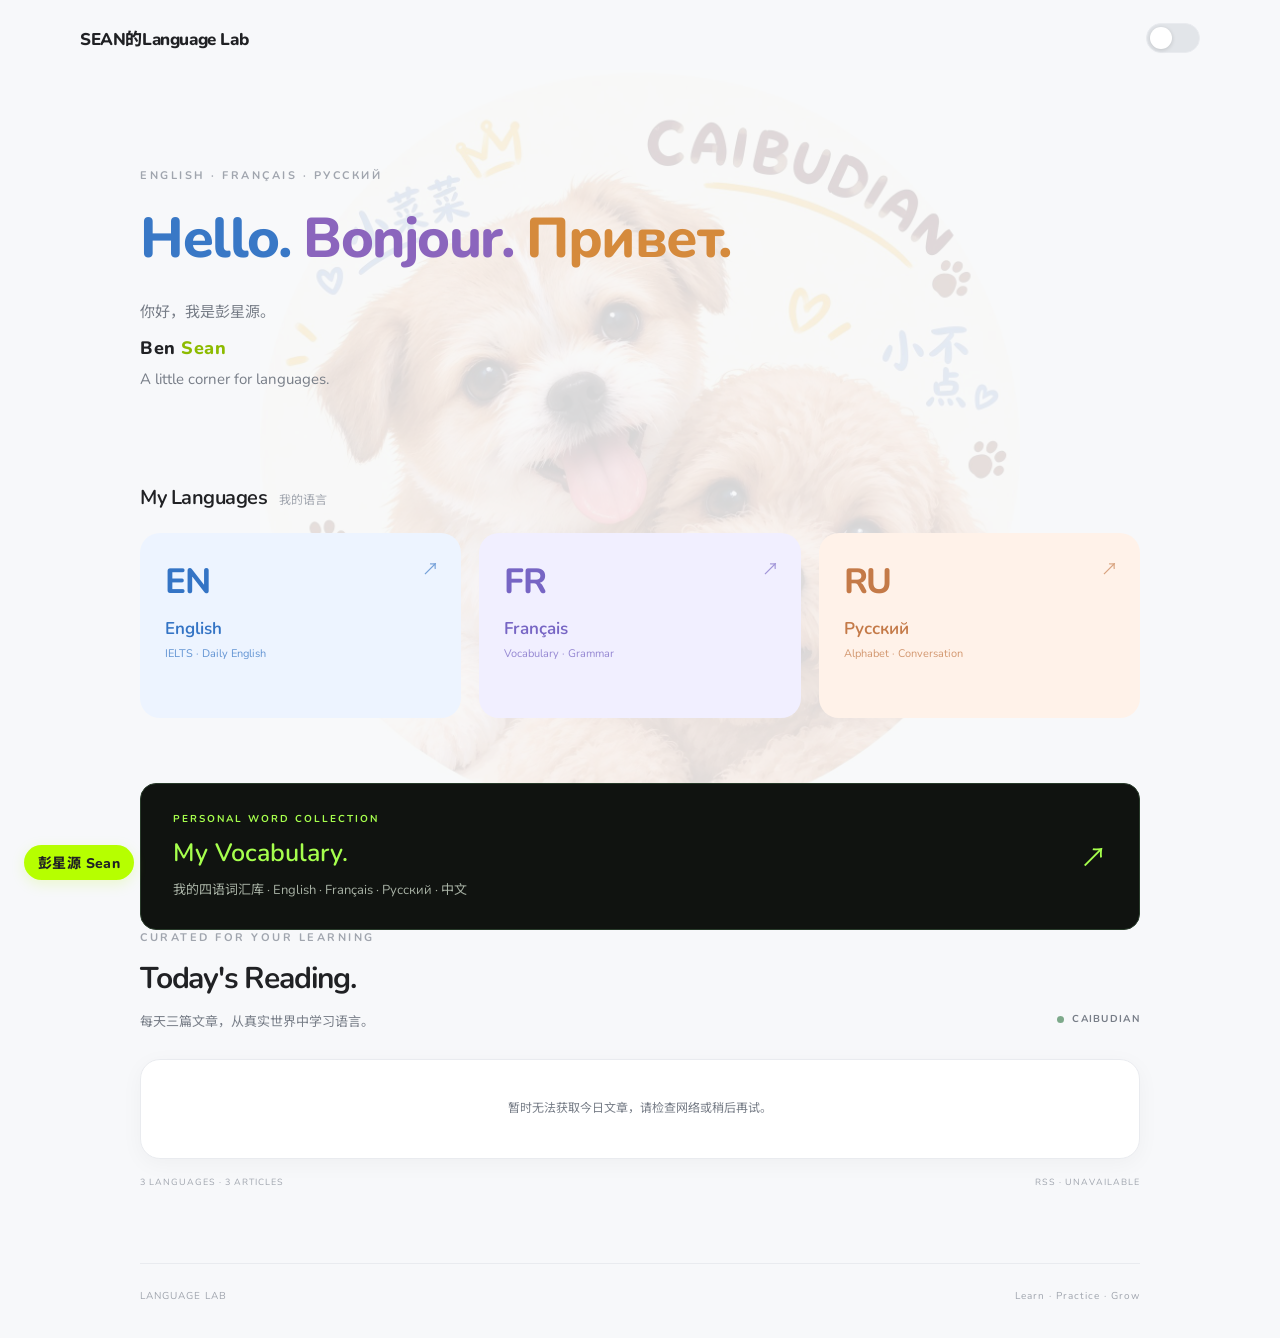
==== commit b0f2cff4: "cc" ====
--- a/index.html
+++ b/index.html
@@ -70,8 +70,7 @@
     </p>
   </section>
 
-
-    <!-- 五、三种语言入口 -->
+    <!-- 五、三种语言入口：点击后进入词汇库对应语言分类 -->
     <section class="language-section">
       <div class="section-heading">
         <h2>My Languages</h2>
@@ -80,24 +79,24 @@
 
       <div class="language-grid">
 
-        <!-- 英语 -->
-        <a href="#" class="language-card english">
+        <!-- 英语：进入英语词汇分类 -->
+        <a href="vocabulary.html?language=english" class="language-card english">
           <span class="language-code">EN</span>
           <span class="language-name">English</span>
           <span class="language-description">IELTS · Daily English</span>
           <span class="card-arrow">↗</span>
         </a>
 
-        <!-- 法语 -->
-        <a href="#" class="language-card french">
+        <!-- 法语：进入法语词汇分类 -->
+        <a href="vocabulary.html?language=french" class="language-card french">
           <span class="language-code">FR</span>
           <span class="language-name">Français</span>
           <span class="language-description">Vocabulary · Grammar</span>
           <span class="card-arrow">↗</span>
         </a>
 
-        <!-- 俄语 -->
-        <a href="#" class="language-card russian">
+        <!-- 俄语：进入俄语词汇分类 -->
+        <a href="vocabulary.html?language=russian" class="language-card russian">
           <span class="language-code">RU</span>
           <span class="language-name">Русский</span>
           <span class="language-description">Alphabet · Conversation</span>
@@ -106,6 +105,7 @@
 
       </div>
     </section>
+
 
     <!-- 六、个人四语词汇库入口 -->
     <section class="vocabulary-entry-section">
--- a/style.css
+++ b/style.css
@@ -142,29 +142,6 @@
   text-decoration: none;
 }
 
-/* 使用 icon.png 作为品牌背景水印 */
-.brand::before {
-  content: "";
-
-  position: absolute;
-  left: -7px;
-  top: 50%;
-
-  width: 42px;
-  height: 42px;
-
-  transform: translateY(-50%);
-
-  background-image: url("icon.png");
-  background-repeat: no-repeat;
-  background-position: center;
-  background-size: contain;
-
-  opacity: 0.22;
-
-  pointer-events: none;
-}
-
 /* 确保品牌文字显示在图标上方 */
 .brand span {
   position: relative;
@@ -1198,3 +1175,45 @@
   }
 
 }
+
+/* =========================================================
+   页面背景图案 · CAIBUDIAN.jpeg
+   整页铺设，低透明度，不影响内容阅读
+   ========================================================= */
+
+body {
+  position: relative;
+  isolation: isolate;
+}
+
+/* 页面背景图层 */
+body::before {
+  content: "";
+
+  position: fixed;
+  inset: 0;
+  z-index: -1;
+
+  background-image: url("CAIBUDIAN.jpeg");
+  background-repeat: no-repeat;
+  background-position: center;
+  background-size: min(65vw, 760px);
+
+  opacity: 0.145;
+
+  pointer-events: none;
+}
+
+/* 深色主题下适当提高背景图的可见度 */
+body.dark-theme::before {
+  opacity: 0.07;
+}
+
+/* 手机端背景图适当缩小 */
+@media (max-width: 650px) {
+  body::before {
+    background-size: 90vw;
+    background-position: center 100%;
+  }
+}
+
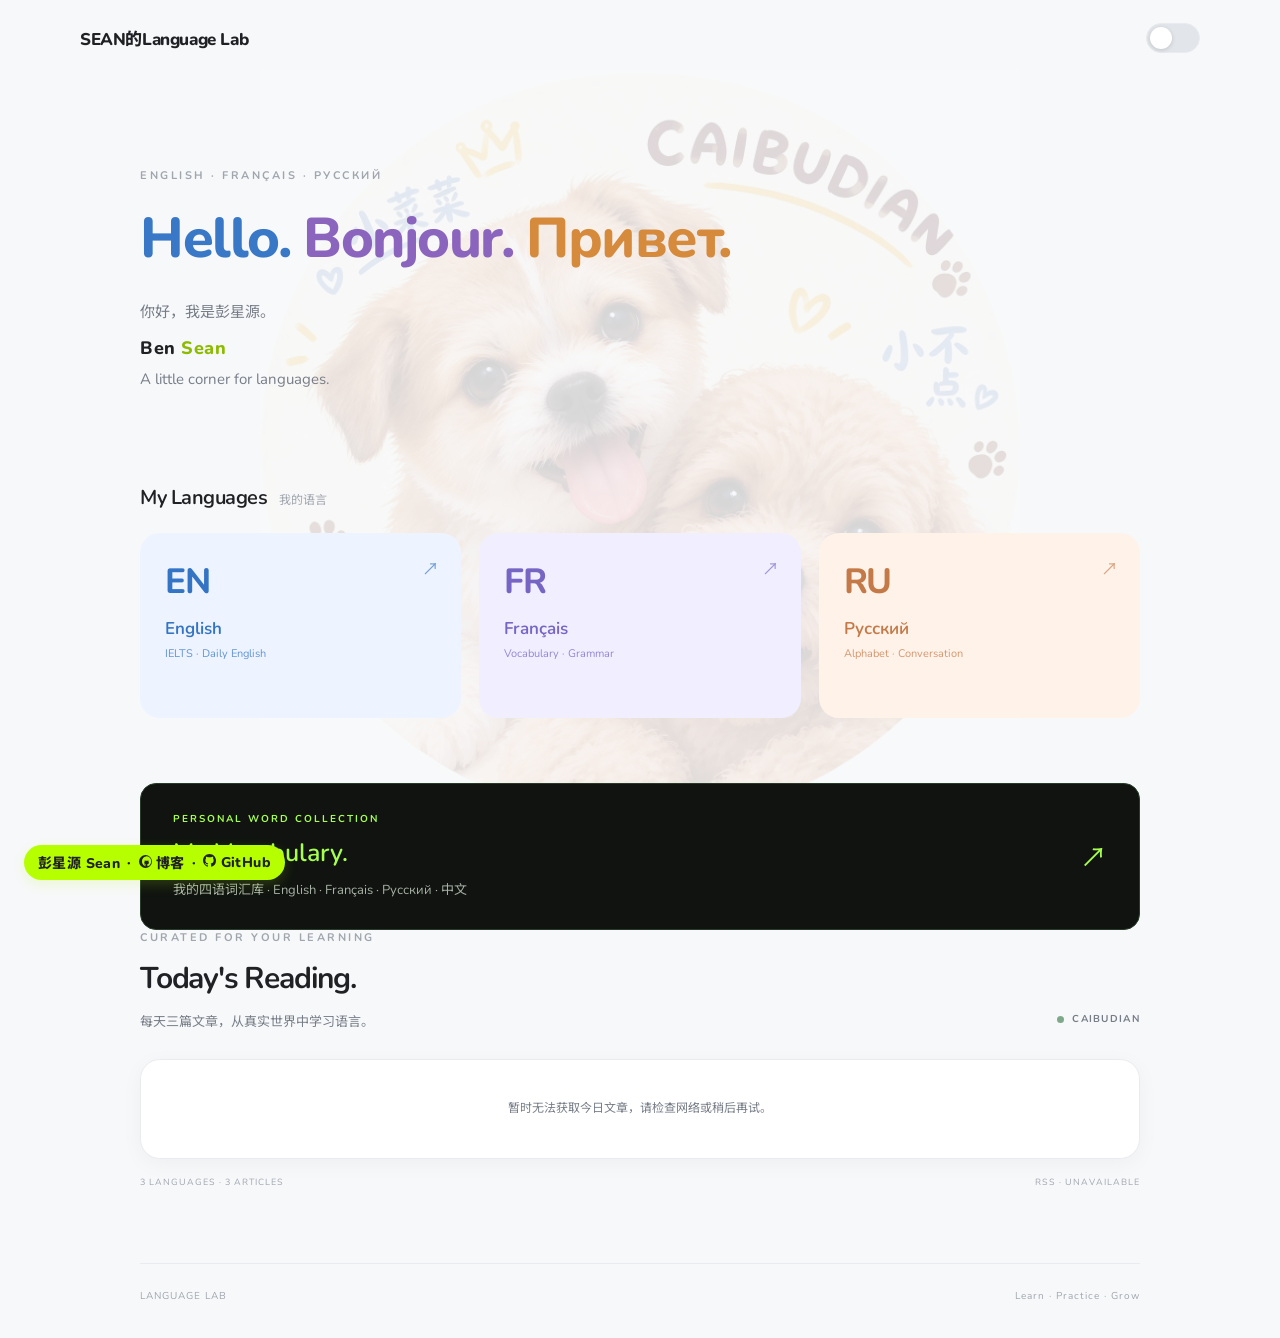
==== commit f85ebb18: "v" ====
--- a/index.html
+++ b/index.html
@@ -169,16 +169,39 @@
   <!-- 九、引入交互逻辑 -->
   <script src="script.js"></script>
 
-  <!-- 页面左下角个人署名，点击跳转个人博客 -->
-  <a
-    class="personal-signature"
-    href="https://pengxingyuan.top"
-    target="_blank"
-    rel="noopener noreferrer"
-    aria-label="访问彭星源的个人博客"
-  >
-    彭星源 Sean
-  </a>
+    <!-- 页面左下角个人署名：个人博客 + GitHub 开源仓库 -->
+  <div class="personal-signature" aria-label="关于本站作者">
+    <span class="signature-name">彭星源 Sean</span>
+    <span class="signature-dot" aria-hidden="true">·</span>
+
+    <a
+      class="signature-link"
+      href="https://pengxingyuan.top"
+      target="_blank"
+      rel="noopener noreferrer"
+      aria-label="访问彭星源的个人博客"
+    >
+      <svg class="signature-icon" viewBox="0 0 16 16" width="13" height="13" aria-hidden="true" focusable="false">
+        <path fill="currentColor" d="M8 0a8 8 0 1 0 0 16A8 8 0 0 0 8 0Zm5.66 3.69a6.6 6.6 0 0 1 1.34 4.03 6.62 6.62 0 0 1-4.24 6.13c-.33.06-.45-.14-.45-.32v-1.2c0-.42-.14-.69-.3-.83 1.03-.11 2.11-.5 2.11-2.28a1.79 1.79 0 0 0-.47-1.24 1.67 1.67 0 0 0-.05-1.23s-.36-.11-1.19.45a4.1 4.1 0 0 0-2.17 0c-.83-.56-1.19-.45-1.19-.45a1.67 1.67 0 0 0-.05 1.23 1.79 1.79 0 0 0-.48 1.25c0 1.77 1.08 2.16 2.11 2.27-.13.12-.25.32-.29.62-.26.12-.9.32-1.29-.38a.94.94 0 0 0-.68-.46s-.43-.01-.03.27c0 0 .29.14.49.66 0 0 .26.85 1.49.58v.83c0 .18-.12.38-.45.32a6.62 6.62 0 0 1-4.24-6.13A6.6 6.6 0 0 1 9.69 1.6a6.6 6.6 0 0 1 3.97 2.09Z"/>
+      </svg>
+      博客
+    </a>
+
+    <span class="signature-dot" aria-hidden="true">·</span>
+
+    <a
+      class="signature-link"
+      href="https://github.com/pengxingyuan/language-lab"
+      target="_blank"
+      rel="noopener noreferrer"
+      aria-label="在 GitHub 上查看 Language Lab 开源仓库"
+    >
+      <svg class="signature-icon" viewBox="0 0 16 16" width="13" height="13" aria-hidden="true" focusable="false">
+        <path fill="currentColor" d="M8 0C3.58 0 0 3.58 0 8c0 3.54 2.29 6.53 5.47 7.59.4.07.55-.17.55-.38 0-.19-.01-.82-.01-1.49-2.01.37-2.53-.49-2.69-.94-.09-.23-.48-.94-.82-1.13-.28-.15-.68-.52-.01-.53.63-.01 1.08.58 1.23.82.72 1.21 1.87.87 2.33.66.07-.52.28-.87.51-1.07-1.78-.2-3.64-.89-3.64-3.95 0-.87.31-1.59.82-2.15-.08-.2-.36-1.02.08-2.12 0 0 .67-.21 2.2.82.64-.18 1.32-.27 2-.27.68 0 1.36.09 2 .27 1.53-1.04 2.2-.82 2.2-.82.44 1.1.16 1.92.08 2.12.51.56.82 1.27.82 2.15 0 3.07-1.87 3.75-3.65 3.95.29.25.54.73.54 1.48 0 1.07-.01 1.93-.01 2.2 0 .21.15.46.55.38A8.01 8.01 0 0 0 16 8c0-4.42-3.58-8-8-8Z"/>
+      </svg>
+      GitHub
+    </a>
+  </div>
 
 
 </body>
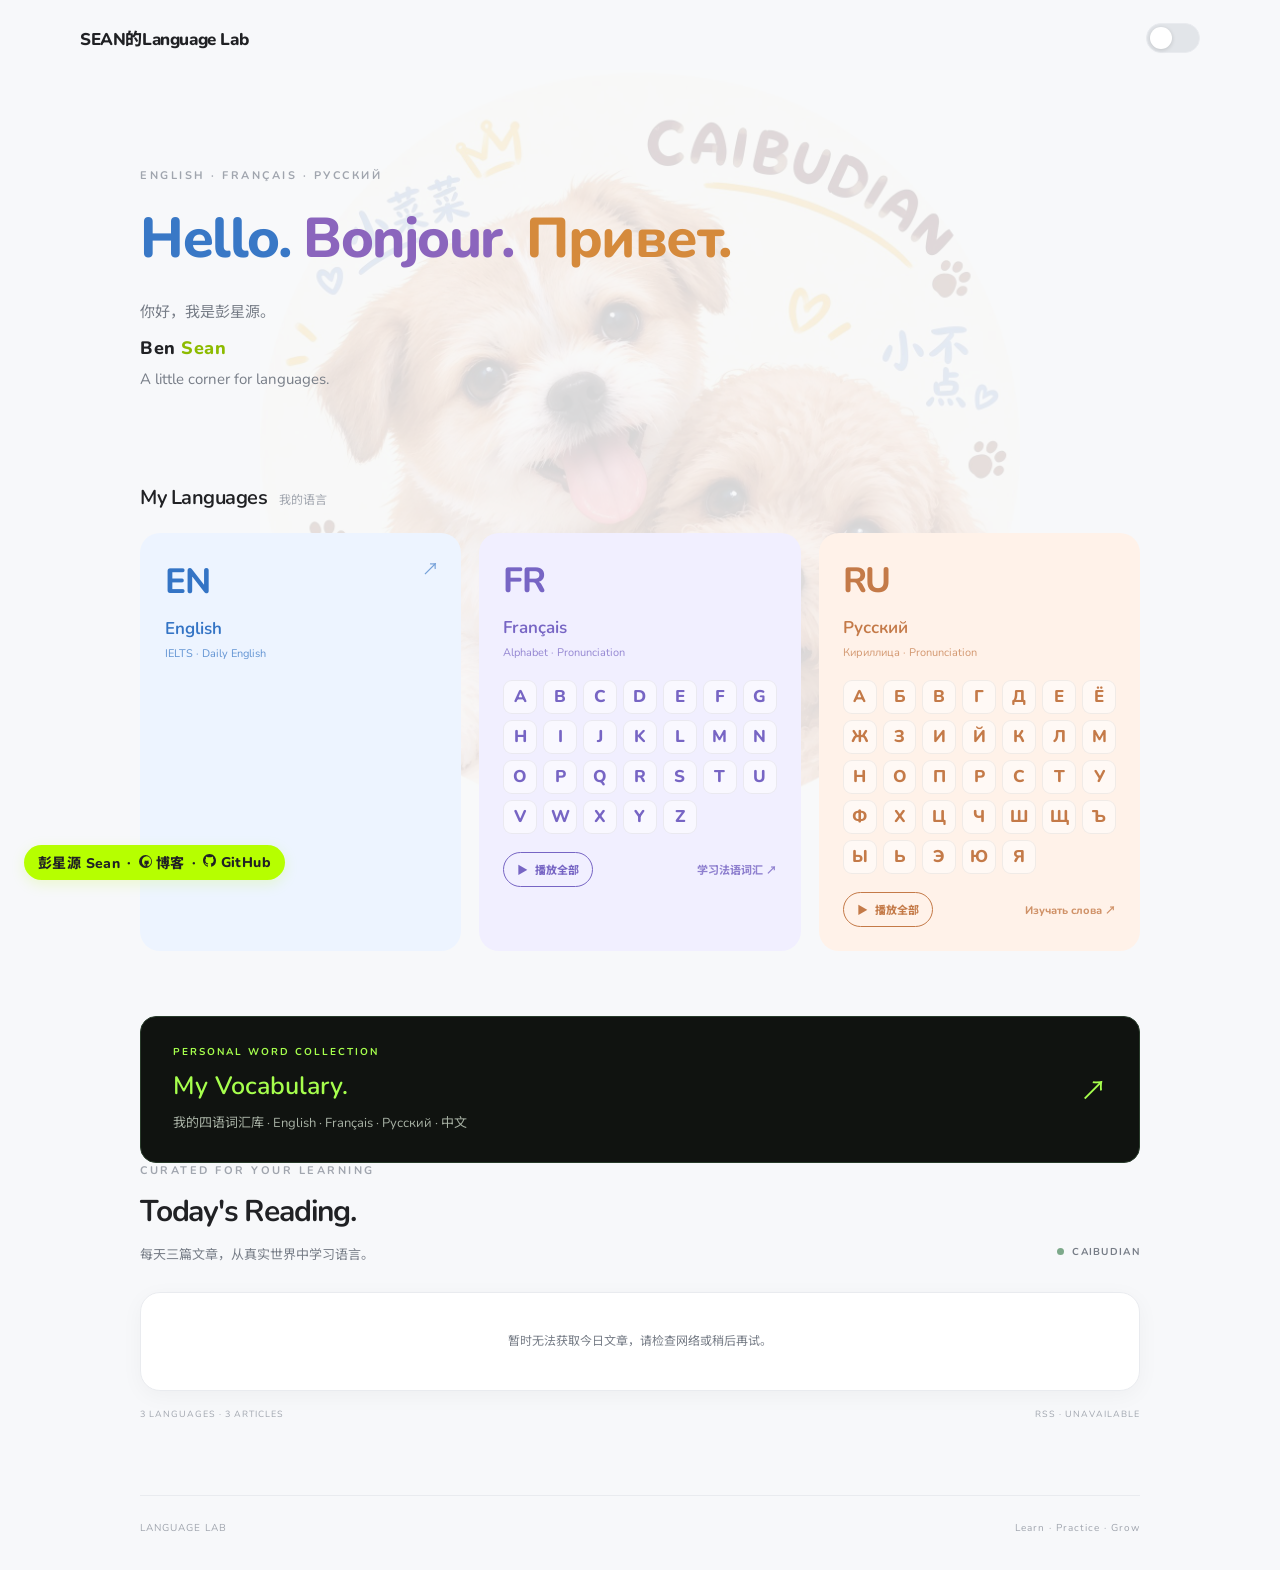
==== commit 27b9cb3b: "c" ====
--- a/index.html
+++ b/index.html
@@ -70,41 +70,89 @@
     </p>
   </section>
 
-    <!-- 五、三种语言入口：点击后进入词汇库对应语言分类 -->
-    <section class="language-section">
-      <div class="section-heading">
-        <h2>My Languages</h2>
-        <span>我的语言</span>
-      </div>
-
-      <div class="language-grid">
-
-        <!-- 英语：进入英语词汇分类 -->
-        <a href="vocabulary.html?language=english" class="language-card english">
-          <span class="language-code">EN</span>
-          <span class="language-name">English</span>
-          <span class="language-description">IELTS · Daily English</span>
-          <span class="card-arrow">↗</span>
-        </a>
-
-        <!-- 法语：进入法语词汇分类 -->
-        <a href="vocabulary.html?language=french" class="language-card french">
-          <span class="language-code">FR</span>
-          <span class="language-name">Français</span>
-          <span class="language-description">Vocabulary · Grammar</span>
-          <span class="card-arrow">↗</span>
-        </a>
-
-        <!-- 俄语：进入俄语词汇分类 -->
-        <a href="vocabulary.html?language=russian" class="language-card russian">
-          <span class="language-code">RU</span>
-          <span class="language-name">Русский</span>
-          <span class="language-description">Alphabet · Conversation</span>
-          <span class="card-arrow">↗</span>
-        </a>
-
-      </div>
-    </section>
+
+  <!-- 五、三种语言入口：字母表朗读与词汇学习 -->
+
+  <section class="language-section">
+
+    <div class="section-heading">
+      <h2>My Languages</h2>
+      <span>我的语言</span>
+    </div>
+
+    <div class="language-grid">
+
+      <!-- 英语：保留原来的词汇库入口 -->
+      <a href="vocabulary.html?language=english"
+        class="language-card english">
+
+        <span class="language-code">EN</span>
+        <span class="language-name">English</span>
+        <span class="language-description">IELTS · Daily English</span>
+        <span class="card-arrow">↗</span>
+
+      </a>
+
+      <!-- 法语：字母表与发音 -->
+      <div class="language-card french alphabet-language-card">
+
+        <span class="language-code">FR</span>
+        <span class="language-name">Français</span>
+        <span class="language-description">Alphabet · Pronunciation</span>
+
+        <!-- 法语字母由 JavaScript 自动生成 -->
+        <div class="alphabet-grid" id="frenchAlphabet"></div>
+
+        <div class="alphabet-actions">
+
+          <button
+            class="alphabet-play-button"
+            type="button"
+            data-play-alphabet="fr">
+            <span>▶</span> 播放全部
+          </button>
+
+          <a href="vocabulary.html?language=french"
+            class="alphabet-study-link">
+            学习法语词汇 ↗
+          </a>
+
+        </div>
+
+      </div>
+
+      <!-- 俄语：西里尔字母与发音 -->
+      <div class="language-card russian alphabet-language-card">
+
+        <span class="language-code">RU</span>
+        <span class="language-name">Русский</span>
+        <span class="language-description">Кириллица · Pronunciation</span>
+
+        <!-- 俄语字母由 JavaScript 自动生成 -->
+        <div class="alphabet-grid" id="russianAlphabet"></div>
+
+        <div class="alphabet-actions">
+
+          <button
+            class="alphabet-play-button"
+            type="button"
+            data-play-alphabet="ru">
+            <span>▶</span> 播放全部
+          </button>
+
+          <a href="vocabulary.html?language=russian"
+            class="alphabet-study-link">
+            Изучать слова ↗
+          </a>
+
+        </div>
+
+      </div>
+
+    </div>
+
+  </section>
+
 
 
     <!-- 六、个人四语词汇库入口 -->
--- a/style.css
+++ b/style.css
@@ -1217,3 +1217,182 @@
   }
 }
 
+/* =========================================================
+   十八、Alphabet Learning · 字母表学习模块
+   法语与俄语字母展示、朗读按钮及播放控制
+   ========================================================= */
+
+/* 法语与俄语学习卡片 */
+.alphabet-language-card {
+  min-height: 0;
+  padding: 24px;
+}
+
+/* 字母表网格 */
+.alphabet-grid {
+  width: 100%;
+
+  display: grid;
+  grid-template-columns: repeat(7, minmax(0, 1fr));
+  gap: 6px;
+
+  margin-top: 20px;
+}
+
+/* 单个字母按钮 */
+.alphabet-letter {
+  min-width: 0;
+  aspect-ratio: 1 / 1;
+
+  display: flex;
+  align-items: center;
+  justify-content: center;
+
+  padding: 0;
+
+  border: 1px solid rgba(0, 0, 0, 0.06);
+  border-radius: 9px;
+
+  background: rgba(255, 255, 255, 0.55);
+  color: inherit;
+
+  font-family: "Nunito", "Noto Sans SC", sans-serif;
+  font-size: 17px;
+  font-weight: 800;
+
+  cursor: pointer;
+
+  transition:
+    transform 0.2s ease,
+    background 0.2s ease,
+    box-shadow 0.2s ease;
+}
+
+/* 字母悬停 */
+.alphabet-letter:hover {
+  transform: translateY(-2px);
+
+  background: rgba(255, 255, 255, 0.95);
+  box-shadow: 0 3px 10px rgba(0, 0, 0, 0.07);
+}
+
+/* 当前正在朗读的字母 */
+.alphabet-letter.is-speaking {
+  background: var(--surface-color);
+  outline: 2px solid currentColor;
+  outline-offset: -2px;
+}
+
+/* 键盘焦点 */
+.alphabet-letter:focus-visible,
+.alphabet-play-button:focus-visible,
+.alphabet-study-link:focus-visible {
+  outline: 2px solid currentColor;
+  outline-offset: 3px;
+}
+
+/* 字母表底部操作区域 */
+.alphabet-actions {
+  width: 100%;
+
+  display: flex;
+  align-items: center;
+  justify-content: space-between;
+  flex-wrap: wrap;
+  gap: 12px;
+
+  margin-top: 18px;
+}
+
+/* 播放全部按钮 */
+.alphabet-play-button {
+  display: inline-flex;
+  align-items: center;
+  gap: 7px;
+
+  padding: 8px 13px;
+
+  border: 1px solid currentColor;
+  border-radius: 999px;
+
+  background: transparent;
+  color: inherit;
+
+  font-size: 11px;
+  font-weight: 750;
+
+  cursor: pointer;
+
+  transition:
+    background 0.2s ease,
+    transform 0.2s ease;
+}
+
+.alphabet-play-button:hover {
+  background: rgba(255, 255, 255, 0.55);
+  transform: translateY(-2px);
+}
+
+.alphabet-play-button:disabled {
+  opacity: 0.5;
+  cursor: not-allowed;
+}
+
+/* 词汇学习链接 */
+.alphabet-study-link {
+  color: inherit;
+
+  font-size: 11px;
+  font-weight: 750;
+
+  opacity: 0.8;
+
+  transition: opacity 0.2s ease;
+}
+
+.alphabet-study-link:hover {
+  opacity: 1;
+  text-decoration: underline;
+}
+
+/* 深色主题下的字母按钮 */
+body.dark-theme .alphabet-letter {
+  border-color: rgba(255, 255, 255, 0.08);
+  background: rgba(255, 255, 255, 0.06);
+}
+
+body.dark-theme .alphabet-letter:hover {
+  background: rgba(255, 255, 255, 0.13);
+}
+
+body.dark-theme .alphabet-letter.is-speaking {
+  background: rgba(255, 255, 255, 0.15);
+}
+
+body.dark-theme .alphabet-play-button:hover {
+  background: rgba(255, 255, 255, 0.09);
+}
+
+/* 手机端适配 */
+@media (max-width: 650px) {
+
+  .alphabet-language-card {
+    padding: 22px;
+  }
+
+  .alphabet-grid {
+    grid-template-columns: repeat(7, minmax(0, 1fr));
+    gap: 7px;
+  }
+
+  .alphabet-letter {
+    font-size: 16px;
+    border-radius: 8px;
+  }
+
+  .alphabet-actions {
+    margin-top: 16px;
+  }
+
+}
+
